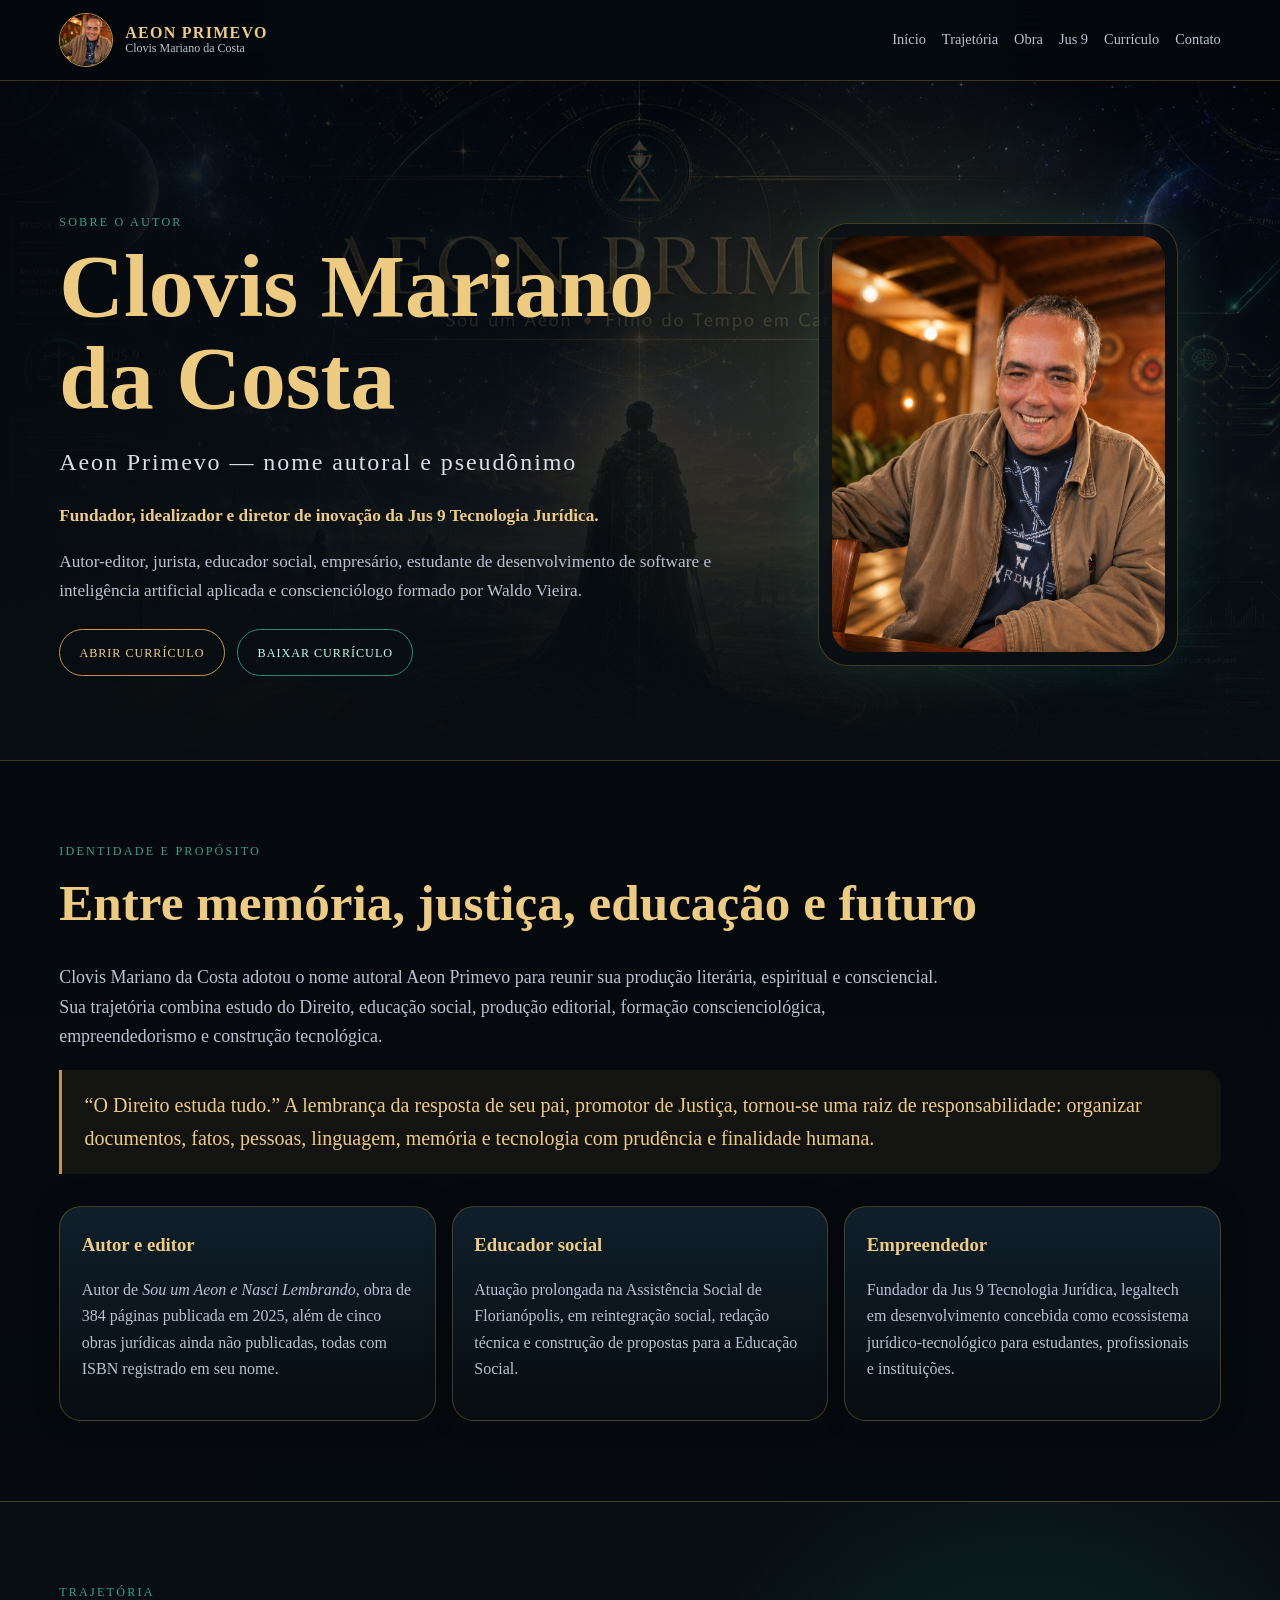
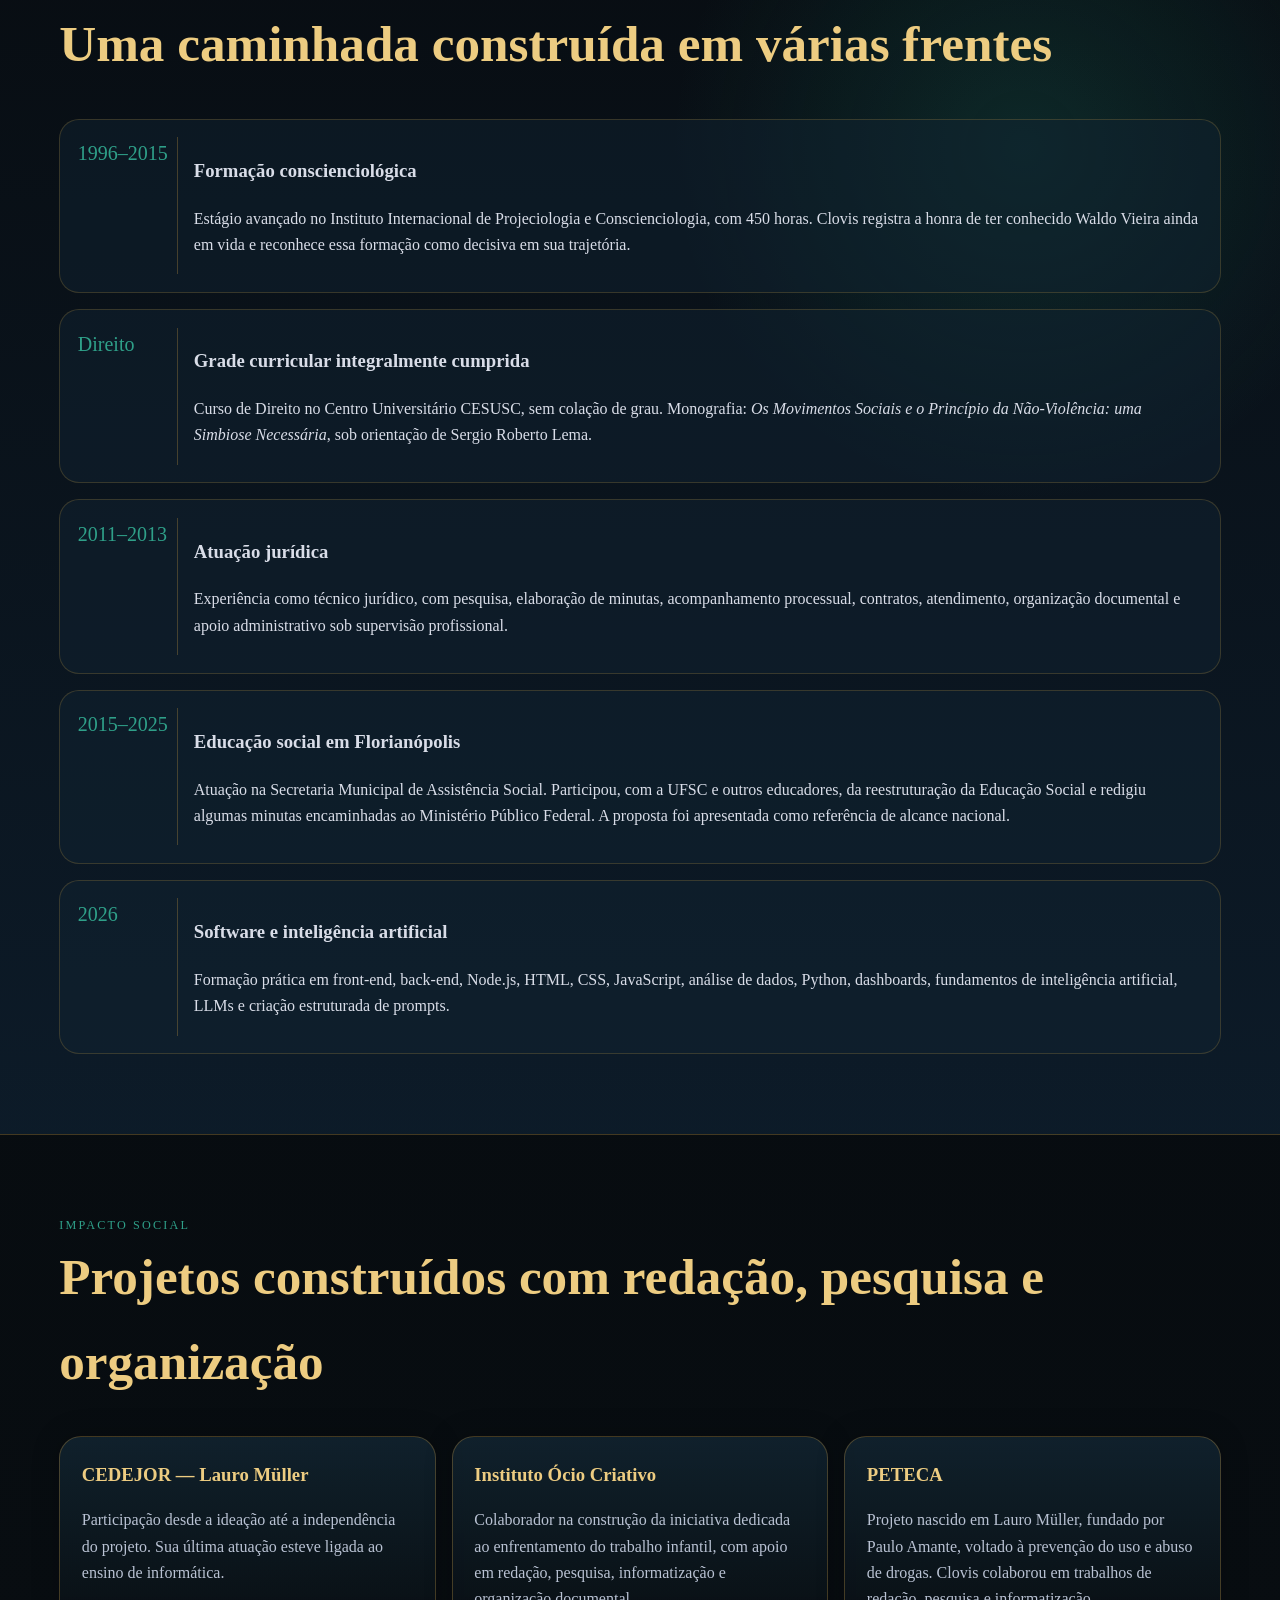
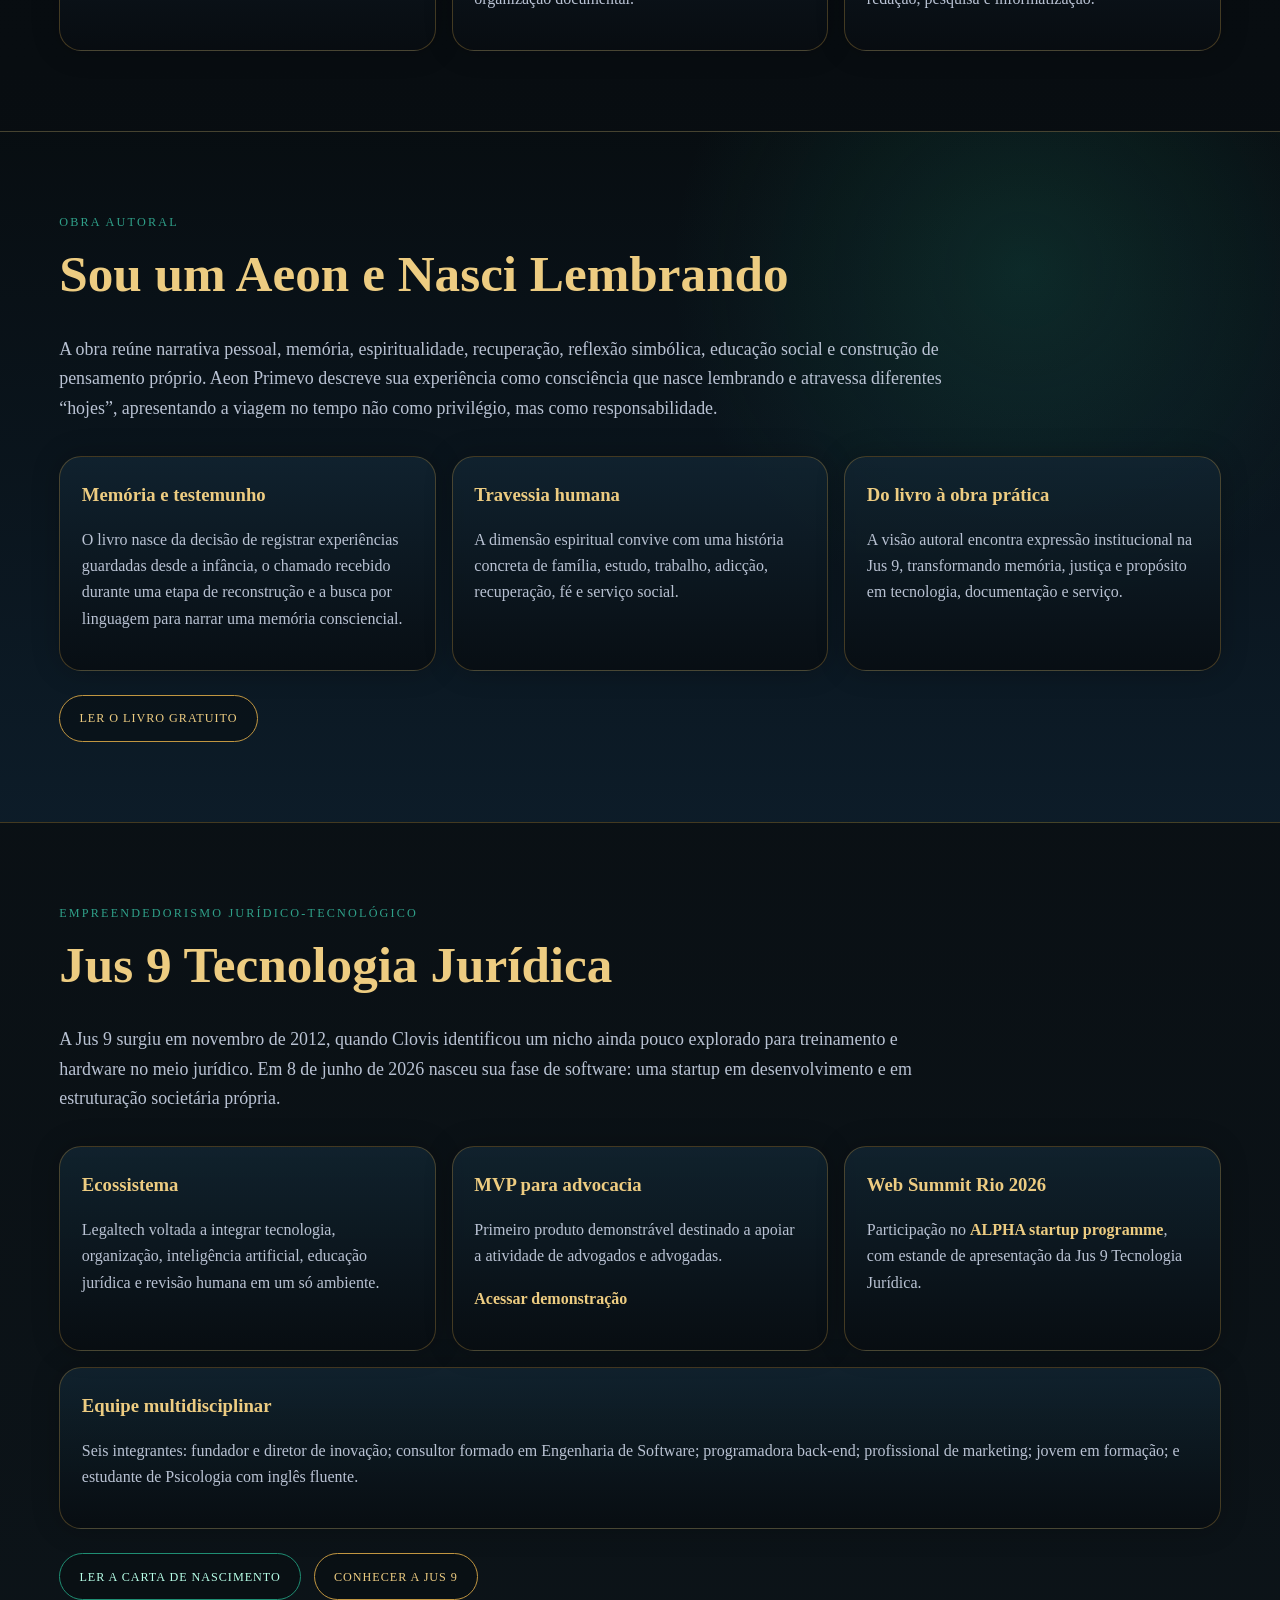
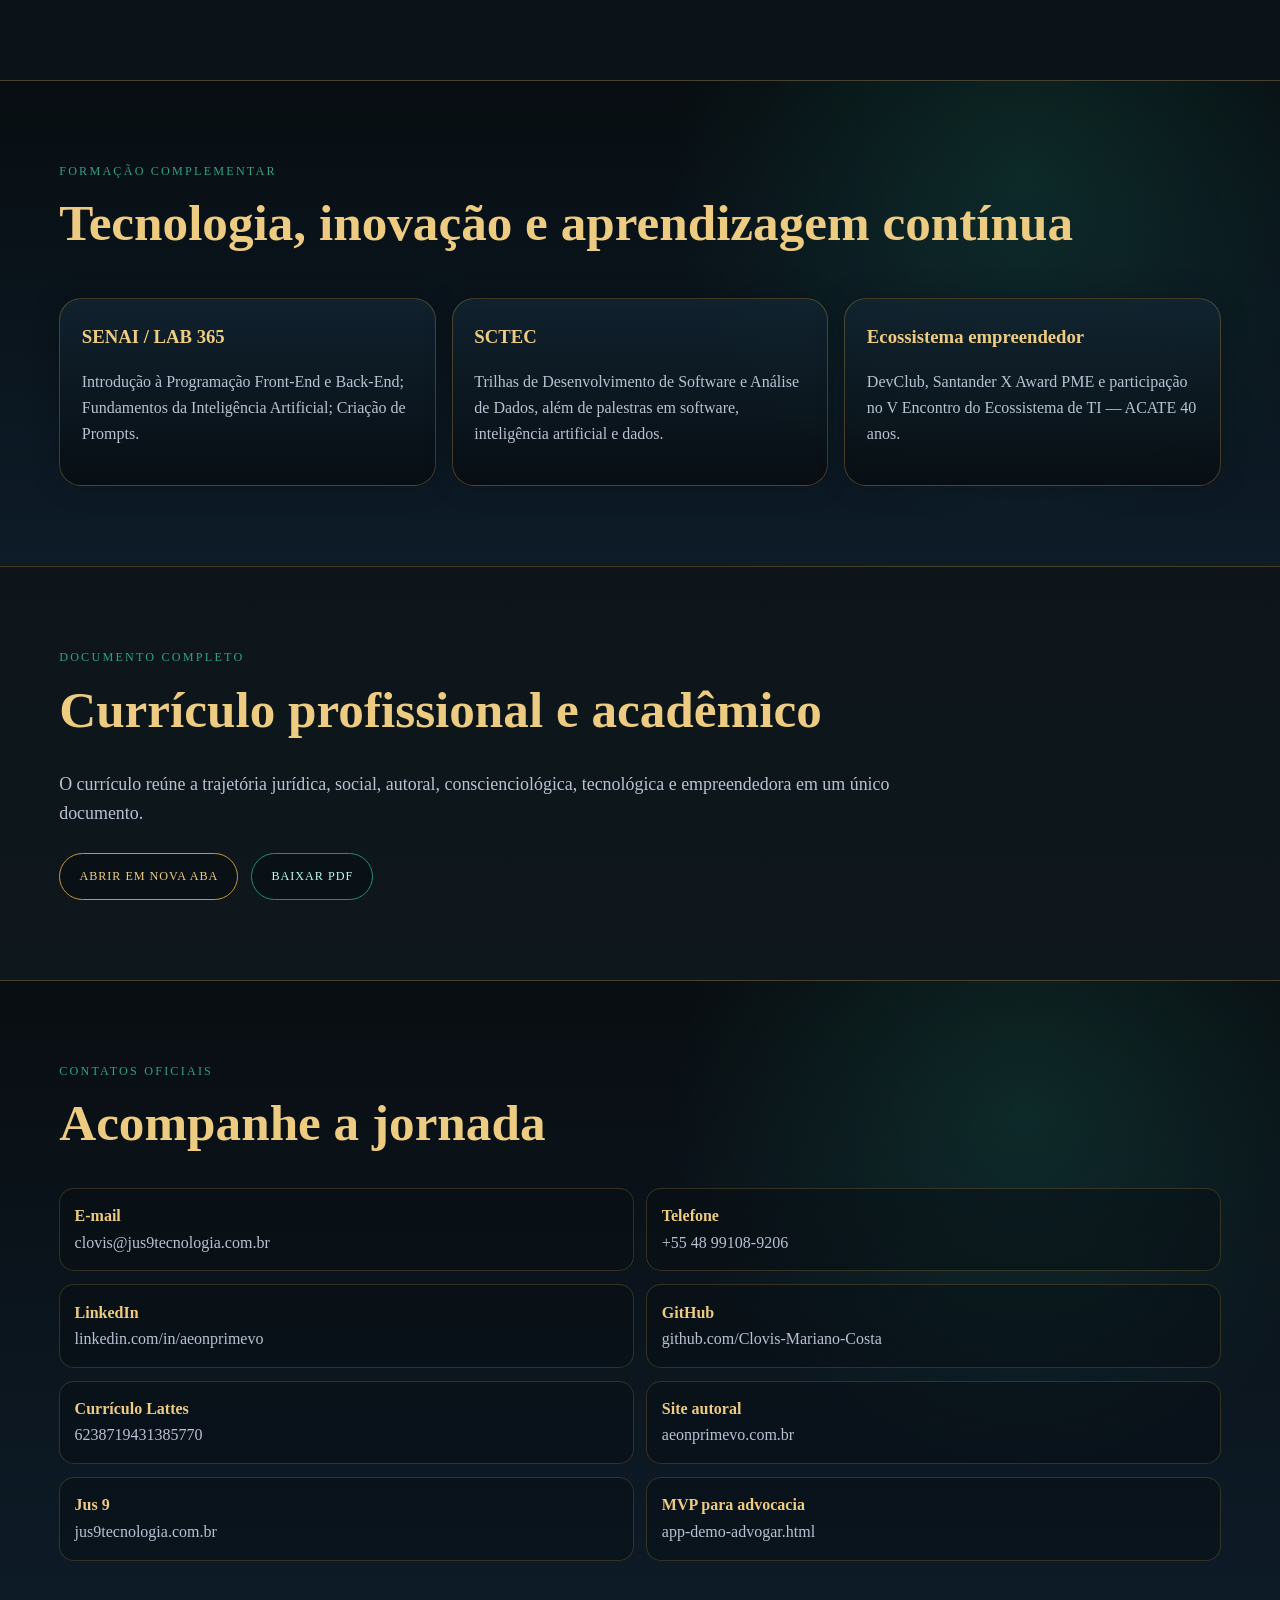
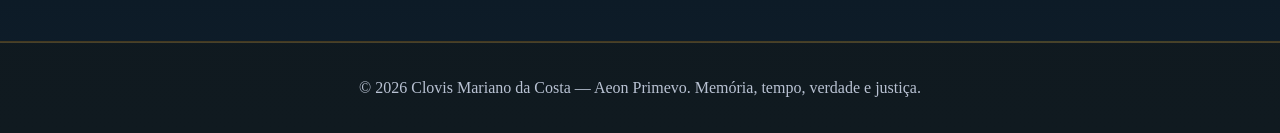
==== sobre-o-autor/index.html @ 81b23e36 "feat: criar pagina completa Sobre o Autor" ====
<!DOCTYPE html>
<html lang="pt-BR">
<head>
  <meta charset="UTF-8">
  <meta name="viewport" content="width=device-width,initial-scale=1">
  <title>Sobre o Autor | Clovis Mariano da Costa — Aeon Primevo</title>
  <meta name="description" content="Trajetória autoral, jurídica, social, conscienciológica, empreendedora e tecnológica de Clovis Mariano da Costa, nome autoral Aeon Primevo.">
  <link rel="icon" href="../assets/images/favicon.ico">
  <link rel="stylesheet" href="styles.css">
</head>
<body>
<header class="site-header">
  <div class="header-inner">
    <a class="brand" href="../" aria-label="Voltar ao início">
      <img src="../assets/images/foto-clovis.png" alt="Clovis Mariano da Costa">
      <span class="brand-copy"><strong>Aeon Primevo</strong><span>Clovis Mariano da Costa</span></span>
    </a>
    <button class="menu-toggle" aria-expanded="false" aria-label="Abrir menu">Menu</button>
    <nav aria-label="Navegação principal">
      <a href="../">Início</a>
      <a href="#trajetoria">Trajetória</a>
      <a href="#obra">Obra</a>
      <a href="#jus9">Jus 9</a>
      <a href="#curriculo">Currículo</a>
      <a href="#contato">Contato</a>
    </nav>
  </div>
</header>

<main>
  <section class="hero">
    <div class="hero-inner">
      <div>
        <div class="eyebrow">Sobre o Autor</div>
        <h1>Clovis Mariano da Costa</h1>
        <h2>Aeon Primevo — nome autoral e pseudônimo</h2>
        <p><strong>Fundador, idealizador e diretor de inovação da Jus 9 Tecnologia Jurídica.</strong></p>
        <p>Autor-editor, jurista, educador social, empresário, estudante de desenvolvimento de software e inteligência artificial aplicada e conscienciólogo formado por Waldo Vieira.</p>
        <div class="actions">
          <a class="btn" href="assets/Curriculo_Clovis_Mariano_da_Costa.pdf" target="_blank" rel="noopener">Abrir currículo</a>
          <a class="btn alt" href="assets/Curriculo_Clovis_Mariano_da_Costa.pdf" download>Baixar currículo</a>
        </div>
      </div>
      <figure class="portrait"><img src="../assets/images/foto-clovis.png" alt="Retrato de Clovis Mariano da Costa, Aeon Primevo"></figure>
    </div>
  </section>

  <section class="wrap" id="essencia">
    <div class="eyebrow">Identidade e propósito</div>
    <h2 class="section-title">Entre memória, justiça, educação e futuro</h2>
    <p class="lead">Clovis Mariano da Costa adotou o nome autoral Aeon Primevo para reunir sua produção literária, espiritual e consciencial. Sua trajetória combina estudo do Direito, educação social, produção editorial, formação conscienciológica, empreendedorismo e construção tecnológica.</p>
    <div class="quote">“O Direito estuda tudo.” A lembrança da resposta de seu pai, promotor de Justiça, tornou-se uma raiz de responsabilidade: organizar documentos, fatos, pessoas, linguagem, memória e tecnologia com prudência e finalidade humana.</div>
    <div class="grid">
      <article class="card"><h3>Autor e editor</h3><p>Autor de <em>Sou um Aeon e Nasci Lembrando</em>, obra de 384 páginas publicada em 2025, além de cinco obras jurídicas ainda não publicadas, todas com ISBN registrado em seu nome.</p></article>
      <article class="card"><h3>Educador social</h3><p>Atuação prolongada na Assistência Social de Florianópolis, em reintegração social, redação técnica e construção de propostas para a Educação Social.</p></article>
      <article class="card"><h3>Empreendedor</h3><p>Fundador da Jus 9 Tecnologia Jurídica, legaltech em desenvolvimento concebida como ecossistema jurídico-tecnológico para estudantes, profissionais e instituições.</p></article>
    </div>
  </section>

  <section class="band" id="trajetoria">
    <div class="wrap">
      <div class="eyebrow">Trajetória</div>
      <h2 class="section-title">Uma caminhada construída em várias frentes</h2>
      <div class="timeline">
        <article class="step"><div class="year">1996–2015</div><div><h3>Formação conscienciológica</h3><p>Estágio avançado no Instituto Internacional de Projeciologia e Conscienciologia, com 450 horas. Clovis registra a honra de ter conhecido Waldo Vieira ainda em vida e reconhece essa formação como decisiva em sua trajetória.</p></div></article>
        <article class="step"><div class="year">Direito</div><div><h3>Grade curricular integralmente cumprida</h3><p>Curso de Direito no Centro Universitário CESUSC, sem colação de grau. Monografia: <em>Os Movimentos Sociais e o Princípio da Não-Violência: uma Simbiose Necessária</em>, sob orientação de Sergio Roberto Lema.</p></div></article>
        <article class="step"><div class="year">2011–2013</div><div><h3>Atuação jurídica</h3><p>Experiência como técnico jurídico, com pesquisa, elaboração de minutas, acompanhamento processual, contratos, atendimento, organização documental e apoio administrativo sob supervisão profissional.</p></div></article>
        <article class="step"><div class="year">2015–2025</div><div><h3>Educação social em Florianópolis</h3><p>Atuação na Secretaria Municipal de Assistência Social. Participou, com a UFSC e outros educadores, da reestruturação da Educação Social e redigiu algumas minutas encaminhadas ao Ministério Público Federal. A proposta foi apresentada como referência de alcance nacional.</p></div></article>
        <article class="step"><div class="year">2026</div><div><h3>Software e inteligência artificial</h3><p>Formação prática em front-end, back-end, Node.js, HTML, CSS, JavaScript, análise de dados, Python, dashboards, fundamentos de inteligência artificial, LLMs e criação estruturada de prompts.</p></div></article>
      </div>
    </div>
  </section>

  <section class="wrap" id="social">
    <div class="eyebrow">Impacto social</div>
    <h2 class="section-title">Projetos construídos com redação, pesquisa e organização</h2>
    <div class="grid">
      <article class="card"><h3>CEDEJOR — Lauro Müller</h3><p>Participação desde a ideação até a independência do projeto. Sua última atuação esteve ligada ao ensino de informática.</p></article>
      <article class="card"><h3>Instituto Ócio Criativo</h3><p>Colaborador na construção da iniciativa dedicada ao enfrentamento do trabalho infantil, com apoio em redação, pesquisa, informatização e organização documental.</p></article>
      <article class="card"><h3>PETECA</h3><p>Projeto nascido em Lauro Müller, fundado por Paulo Amante, voltado à prevenção do uso e abuso de drogas. Clovis colaborou em trabalhos de redação, pesquisa e informatização.</p></article>
    </div>
  </section>

  <section class="band" id="obra">
    <div class="wrap">
      <div class="eyebrow">Obra autoral</div>
      <h2 class="section-title">Sou um Aeon e Nasci Lembrando</h2>
      <p class="lead">A obra reúne narrativa pessoal, memória, espiritualidade, recuperação, reflexão simbólica, educação social e construção de pensamento próprio. Aeon Primevo descreve sua experiência como consciência que nasce lembrando e atravessa diferentes “hojes”, apresentando a viagem no tempo não como privilégio, mas como responsabilidade.</p>
      <div class="grid">
        <article class="card"><h3>Memória e testemunho</h3><p>O livro nasce da decisão de registrar experiências guardadas desde a infância, o chamado recebido durante uma etapa de reconstrução e a busca por linguagem para narrar uma memória consciencial.</p></article>
        <article class="card"><h3>Travessia humana</h3><p>A dimensão espiritual convive com uma história concreta de família, estudo, trabalho, adicção, recuperação, fé e serviço social.</p></article>
        <article class="card"><h3>Do livro à obra prática</h3><p>A visão autoral encontra expressão institucional na Jus 9, transformando memória, justiça e propósito em tecnologia, documentação e serviço.</p></article>
      </div>
      <div class="actions"><a class="btn" href="https://livros.jus9tecnologia.com.br/sou-um-aeon-e-nasci-lembrando" target="_blank" rel="noopener">Ler o livro gratuito</a></div>
    </div>
  </section>

  <section class="wrap" id="jus9">
    <div class="eyebrow">Empreendedorismo jurídico-tecnológico</div>
    <h2 class="section-title">Jus 9 Tecnologia Jurídica</h2>
    <p class="lead">A Jus 9 surgiu em novembro de 2012, quando Clovis identificou um nicho ainda pouco explorado para treinamento e hardware no meio jurídico. Em 8 de junho de 2026 nasceu sua fase de software: uma startup em desenvolvimento e em estruturação societária própria.</p>
    <div class="grid">
      <article class="card"><h3>Ecossistema</h3><p>Legaltech voltada a integrar tecnologia, organização, inteligência artificial, educação jurídica e revisão humana em um só ambiente.</p></article>
      <article class="card"><h3>MVP para advocacia</h3><p>Primeiro produto demonstrável destinado a apoiar a atividade de advogados e advogadas.</p><p><a href="https://jus9tecnologia.com.br/app-demo-advogar.html" target="_blank" rel="noopener"><strong>Acessar demonstração</strong></a></p></article>
      <article class="card"><h3>Web Summit Rio 2026</h3><p>Participação no <strong>ALPHA startup programme</strong>, com estande de apresentação da Jus 9 Tecnologia Jurídica.</p></article>
    </div>
    <div class="panel" style="margin-top:1rem"><h3>Equipe multidisciplinar</h3><p>Seis integrantes: fundador e diretor de inovação; consultor formado em Engenharia de Software; programadora back-end; profissional de marketing; jovem em formação; e estudante de Psicologia com inglês fluente.</p></div>
    <div class="actions"><a class="btn alt" href="https://carta.jus9tecnologia.com.br/" target="_blank" rel="noopener">Ler a carta de nascimento</a><a class="btn" href="https://jus9tecnologia.com.br/" target="_blank" rel="noopener">Conhecer a Jus 9</a></div>
  </section>

  <section class="band" id="formacao">
    <div class="wrap">
      <div class="eyebrow">Formação complementar</div>
      <h2 class="section-title">Tecnologia, inovação e aprendizagem contínua</h2>
      <div class="grid">
        <article class="card"><h3>SENAI / LAB 365</h3><p>Introdução à Programação Front-End e Back-End; Fundamentos da Inteligência Artificial; Criação de Prompts.</p></article>
        <article class="card"><h3>SCTEC</h3><p>Trilhas de Desenvolvimento de Software e Análise de Dados, além de palestras em software, inteligência artificial e dados.</p></article>
        <article class="card"><h3>Ecossistema empreendedor</h3><p>DevClub, Santander X Award PME e participação no V Encontro do Ecossistema de TI — ACATE 40 anos.</p></article>
      </div>
    </div>
  </section>

  <section class="wrap" id="curriculo">
    <div class="eyebrow">Documento completo</div>
    <h2 class="section-title">Currículo profissional e acadêmico</h2>
    <p class="lead">O currículo reúne a trajetória jurídica, social, autoral, conscienciológica, tecnológica e empreendedora em um único documento.</p>
    <div class="actions"><a class="btn" href="assets/Curriculo_Clovis_Mariano_da_Costa.pdf" target="_blank" rel="noopener">Abrir em nova aba</a><a class="btn alt" href="assets/Curriculo_Clovis_Mariano_da_Costa.pdf" download>Baixar PDF</a></div>
  </section>

  <section class="band" id="contato">
    <div class="wrap">
      <div class="eyebrow">Contatos oficiais</div>
      <h2 class="section-title">Acompanhe a jornada</h2>
      <div class="links">
        <a href="mailto:clovis@jus9tecnologia.com.br"><strong>E-mail</strong>clovis@jus9tecnologia.com.br</a>
        <a href="tel:+5548991089206"><strong>Telefone</strong>+55 48 99108-9206</a>
        <a href="https://www.linkedin.com/in/aeonprimevo" target="_blank" rel="noopener"><strong>LinkedIn</strong>linkedin.com/in/aeonprimevo</a>
        <a href="https://github.com/Clovis-Mariano-Costa" target="_blank" rel="noopener"><strong>GitHub</strong>github.com/Clovis-Mariano-Costa</a>
        <a href="https://lattes.cnpq.br/6238719431385770" target="_blank" rel="noopener"><strong>Currículo Lattes</strong>6238719431385770</a>
        <a href="https://www.aeonprimevo.com.br/" target="_blank" rel="noopener"><strong>Site autoral</strong>aeonprimevo.com.br</a>
        <a href="https://jus9tecnologia.com.br/" target="_blank" rel="noopener"><strong>Jus 9</strong>jus9tecnologia.com.br</a>
        <a href="https://jus9tecnologia.com.br/app-demo-advogar.html" target="_blank" rel="noopener"><strong>MVP para advocacia</strong>app-demo-advogar.html</a>
      </div>
    </div>
  </section>
</main>

<footer>© <span data-year></span> Clovis Mariano da Costa — Aeon Primevo. Memória, tempo, verdade e justiça.</footer>
<script src="script.js"></script>
</body>
</html>
---- sobre-o-autor/styles.css ----
:root{--bg:#080d11;--deep:#122532;--blue:#295981;--blue-light:#3769aa;--cyan:#6ebfe3;--gold:#c19641;--gold-light:#edcc81;--emerald:#1f8e73;--emerald-light:#2fa089;--text:#d9dde8;--soft:#b9c2d3;--line:rgba(193,150,65,.32);--glass:rgba(8,13,17,.74)}*{box-sizing:border-box}html{scroll-behavior:smooth}body{margin:0;font-family:Georgia,"Times New Roman",serif;color:var(--text);background:radial-gradient(circle at top center,rgba(55,105,170,.18),transparent 34rem),linear-gradient(180deg,#04080d 0%,var(--bg) 50%,#101a20 100%);line-height:1.65}a{color:inherit;text-decoration:none}img{display:block;max-width:100%}strong{color:var(--gold-light)}.site-header{position:sticky;top:0;z-index:50;background:rgba(4,8,13,.92);border-bottom:1px solid var(--line);backdrop-filter:blur(18px)}.header-inner{max-width:1200px;margin:auto;padding:.8rem 1.2rem;display:flex;align-items:center;justify-content:space-between;gap:1rem}.brand{display:flex;align-items:center;gap:.75rem}.brand img{width:54px;height:54px;border:1px solid var(--gold);border-radius:50%;object-fit:cover}.brand-copy{display:flex;flex-direction:column;line-height:1.15}.brand-copy strong{letter-spacing:.08em;text-transform:uppercase}.brand-copy span{font-size:.75rem;color:var(--soft)}nav{display:flex;gap:1rem;align-items:center;color:var(--soft);font-size:.9rem}nav a:hover{color:var(--gold-light)}.menu-toggle{display:none;border:1px solid var(--gold);background:transparent;color:var(--gold-light);border-radius:999px;padding:.55rem .8rem}.hero{min-height:680px;display:grid;align-items:center;border-bottom:1px solid var(--line);position:relative;overflow:hidden}.hero:before{content:"";position:absolute;inset:0;background:linear-gradient(90deg,rgba(4,8,13,.94),rgba(4,8,13,.58)),url("../assets/images/hero-aeon-primevo.jpg") center/cover;z-index:-2}.hero:after{content:"";position:absolute;inset:0;background:radial-gradient(circle at 70% 45%,rgba(237,204,129,.18),transparent 22rem),linear-gradient(180deg,transparent,rgba(8,13,17,.97));z-index:-1}.hero-inner{max-width:1200px;margin:auto;padding:7rem 1.2rem 4rem;display:grid;grid-template-columns:1fr .65fr;gap:2rem;align-items:center}.eyebrow{color:var(--emerald-light);text-transform:uppercase;letter-spacing:.18em;font-size:.76rem}.hero h1{font-size:clamp(3rem,7vw,6rem);line-height:1.02;margin:.5rem 0;color:var(--gold-light)}.hero h2{font-weight:400;letter-spacing:.08em;color:var(--text)}.hero p{color:var(--soft);font-size:1.08rem;max-width:760px}.portrait{max-width:360px;margin:auto;border:1px solid var(--line);border-radius:30px;padding:.8rem;background:var(--glass);box-shadow:0 0 50px rgba(31,142,115,.18)}.portrait img{border-radius:24px;aspect-ratio:4/5;object-fit:cover}.actions{display:flex;flex-wrap:wrap;gap:.8rem;margin-top:1.5rem}.btn{display:inline-flex;justify-content:center;align-items:center;border:1px solid var(--gold);border-radius:999px;padding:.78rem 1.2rem;text-transform:uppercase;letter-spacing:.08em;font-size:.76rem;color:var(--gold-light);background:rgba(8,13,17,.55);transition:.2s}.btn:hover{transform:translateY(-2px);background:rgba(193,150,65,.12)}.btn.alt{border-color:var(--emerald);color:#b7ffe8}.wrap{max-width:1200px;margin:auto;padding:5rem 1.2rem}.section-title{font-size:clamp(2rem,4vw,3.2rem);color:var(--gold-light);margin:0 0 .8rem}.lead{max-width:900px;color:var(--soft);font-size:1.12rem}.grid{display:grid;grid-template-columns:repeat(3,1fr);gap:1rem;margin-top:2rem}.card,.panel{border:1px solid var(--line);border-radius:22px;padding:1.35rem;background:linear-gradient(180deg,rgba(18,37,50,.82),rgba(8,13,17,.86));box-shadow:0 0 28px rgba(0,0,0,.24)}.card h3,.panel h3{margin:.1rem 0 .6rem;color:var(--gold-light)}.card p,.panel p,.panel li{color:var(--soft)}.timeline{display:grid;gap:1rem;margin-top:2rem}.step{display:grid;grid-template-columns:100px 1fr;gap:1rem;border:1px solid rgba(193,150,65,.24);border-radius:20px;padding:1.1rem;background:rgba(18,37,50,.48)}.year{color:var(--emerald-light);font-size:1.25rem;border-right:1px solid var(--line)}.quote{border-left:3px solid var(--gold);padding:1.2rem 1.4rem;background:rgba(193,150,65,.07);border-radius:0 18px 18px 0;color:var(--gold-light);font-size:1.25rem}.band{max-width:none;border-top:1px solid var(--line);border-bottom:1px solid var(--line);background:radial-gradient(circle at 80% 20%,rgba(31,142,115,.2),transparent 22rem),linear-gradient(180deg,rgba(8,13,17,.96),rgba(13,28,41,.96))}.links{display:grid;grid-template-columns:repeat(2,1fr);gap:.8rem;margin-top:1.4rem}.links a{border:1px solid rgba(193,150,65,.24);border-radius:15px;padding:.9rem;color:var(--soft);background:rgba(8,13,17,.42);overflow-wrap:anywhere}.links a strong{display:block}footer{border-top:1px solid var(--line);text-align:center;color:var(--soft);padding:2rem 1rem}@media(max-width:900px){.hero-inner{grid-template-columns:1fr}.portrait{max-width:300px}.grid{grid-template-columns:1fr 1fr}nav{display:none;position:absolute;top:74px;right:1rem;left:1rem;flex-direction:column;align-items:stretch;padding:1rem;background:#080d11;border:1px solid var(--line);border-radius:18px}nav.open{display:flex}.menu-toggle{display:inline-flex}}@media(max-width:620px){.grid,.links{grid-template-columns:1fr}.step{grid-template-columns:1fr}.year{border-right:0;border-bottom:1px solid var(--line);padding-bottom:.5rem}.hero h1{font-size:3rem}.wrap{padding:4rem 1rem}}
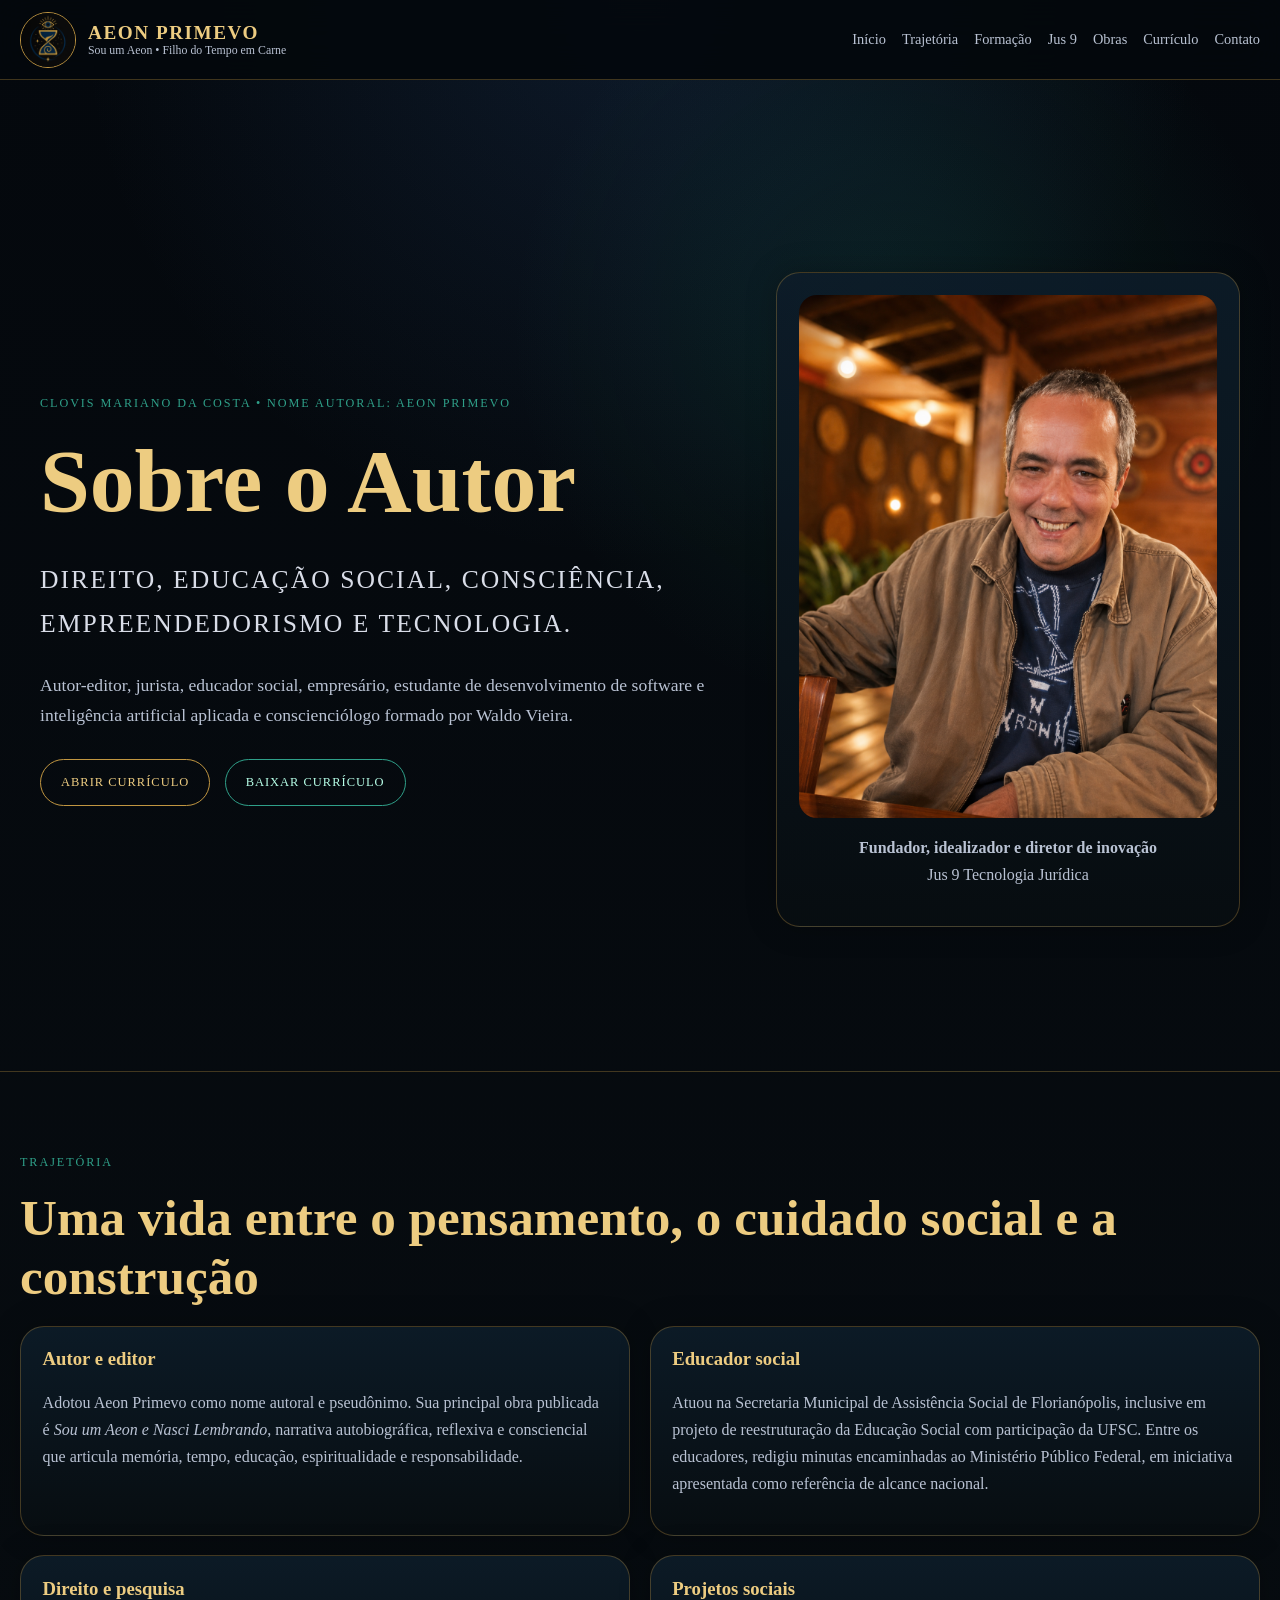
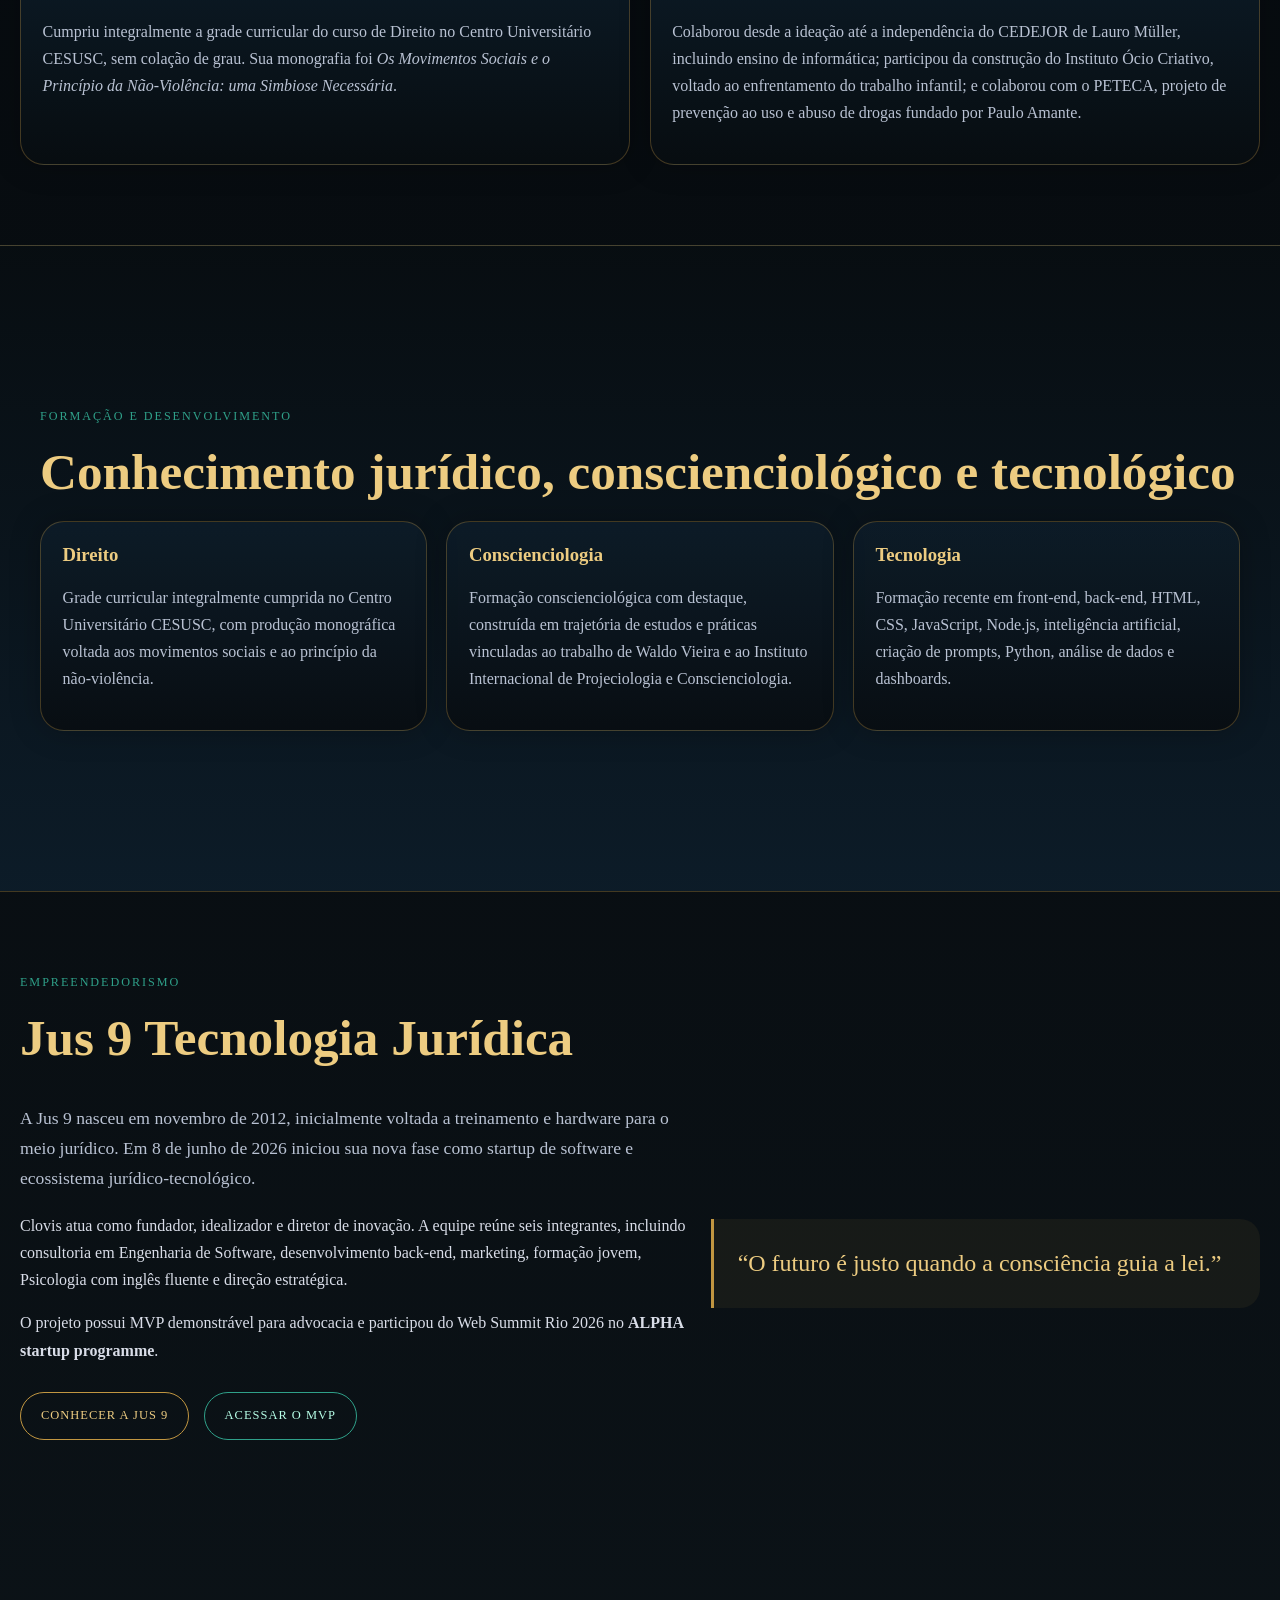
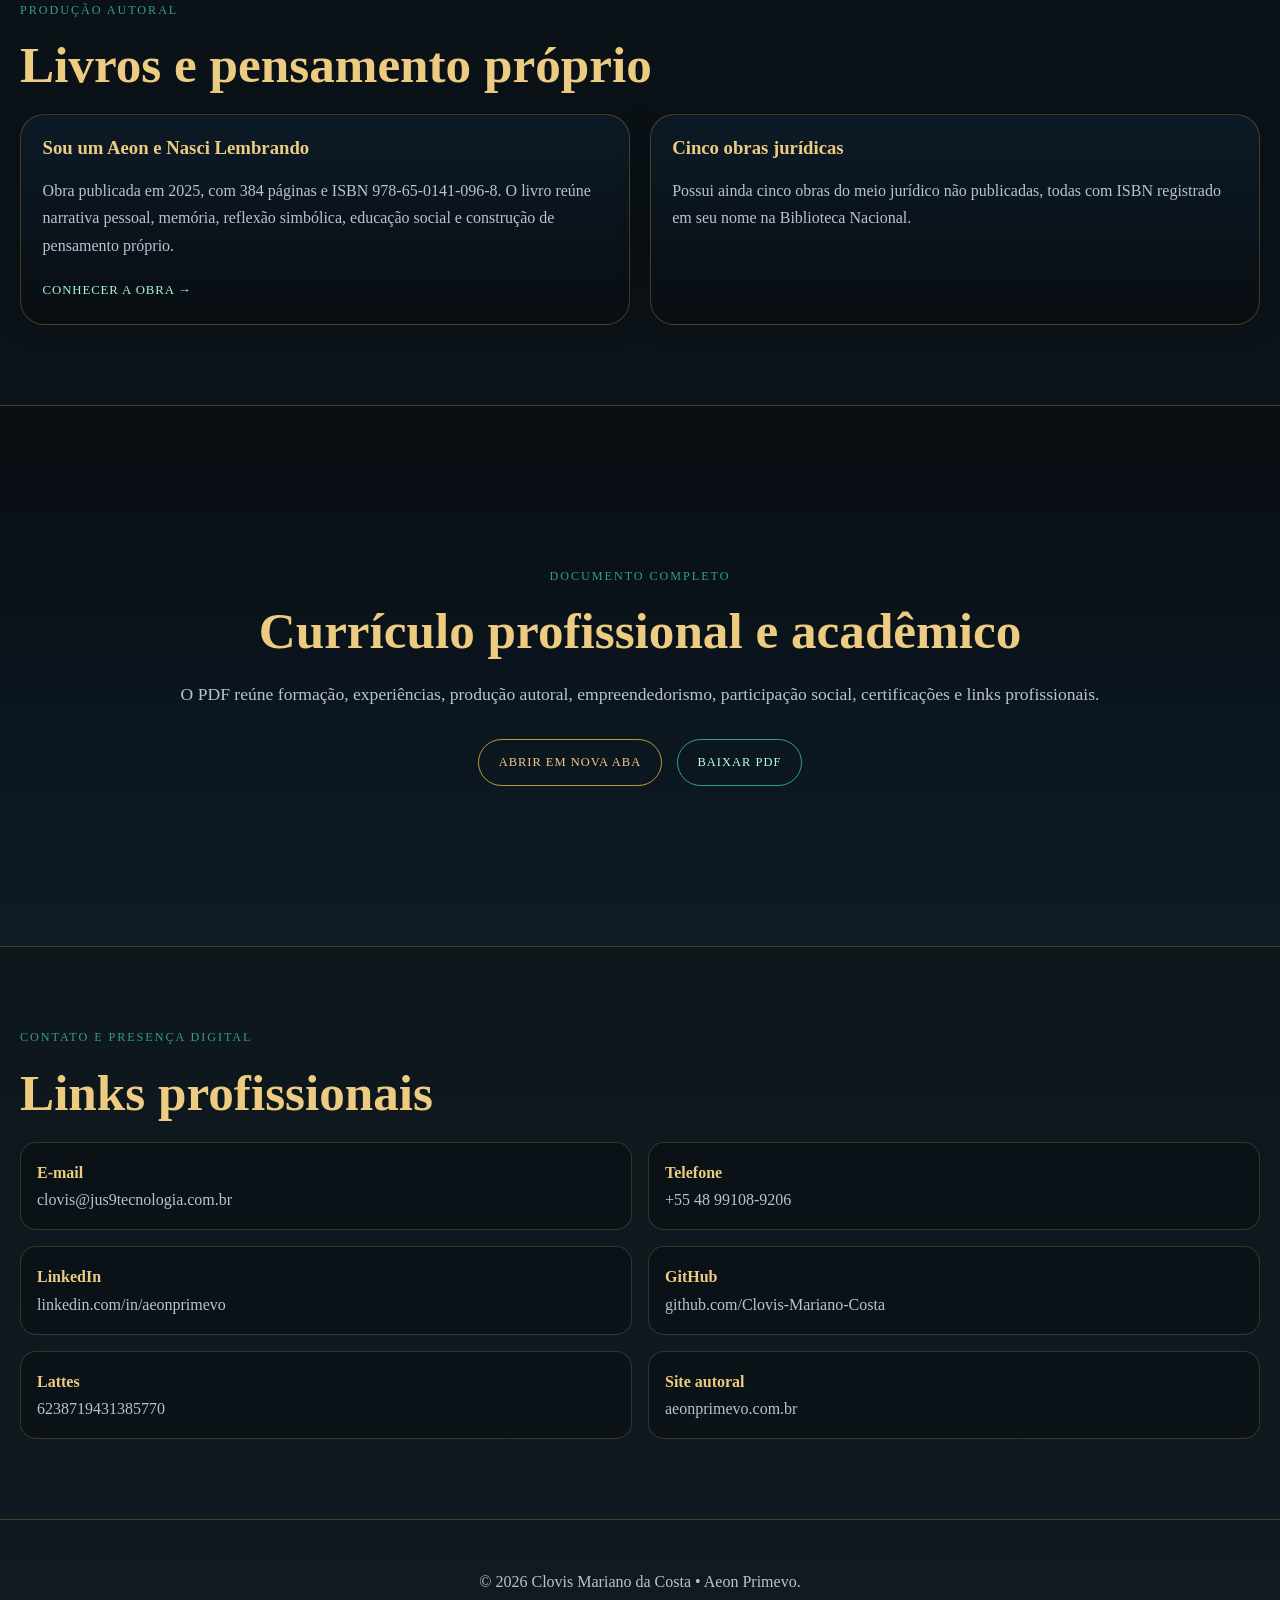
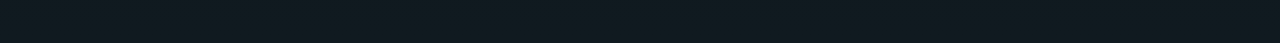
==== commit 5bb2f51d: "Curriculum Clovis Mariano da Costa Curriculum Clovis Mariano da Costa" ====
--- a/sobre-o-autor/index.html
+++ b/sobre-o-autor/index.html
@@ -1,151 +1,153 @@
 <!DOCTYPE html>
 <html lang="pt-BR">
 <head>
-  <meta charset="UTF-8">
-  <meta name="viewport" content="width=device-width,initial-scale=1">
-  <title>Sobre o Autor | Clovis Mariano da Costa — Aeon Primevo</title>
-  <meta name="description" content="Trajetória autoral, jurídica, social, conscienciológica, empreendedora e tecnológica de Clovis Mariano da Costa, nome autoral Aeon Primevo.">
-  <link rel="icon" href="../assets/images/favicon.ico">
-  <link rel="stylesheet" href="styles.css">
+  <meta charset="UTF-8" />
+  <meta name="viewport" content="width=device-width, initial-scale=1.0" />
+  <meta name="description" content="Sobre Clovis Mariano da Costa, nome autoral Aeon Primevo: autor-editor, jurista, educador social, empresário, conscienciólogo e fundador da Jus 9 Tecnologia Jurídica." />
+  <title>Sobre o Autor | Aeon Primevo</title>
+  <link rel="icon" type="image/x-icon" href="../assets/images/favicon.ico" />
+  <link rel="stylesheet" href="styles.css" />
 </head>
 <body>
-<header class="site-header">
-  <div class="header-inner">
-    <a class="brand" href="../" aria-label="Voltar ao início">
-      <img src="../assets/images/foto-clovis.png" alt="Clovis Mariano da Costa">
-      <span class="brand-copy"><strong>Aeon Primevo</strong><span>Clovis Mariano da Costa</span></span>
-    </a>
-    <button class="menu-toggle" aria-expanded="false" aria-label="Abrir menu">Menu</button>
-    <nav aria-label="Navegação principal">
-      <a href="../">Início</a>
-      <a href="#trajetoria">Trajetória</a>
-      <a href="#obra">Obra</a>
-      <a href="#jus9">Jus 9</a>
-      <a href="#curriculo">Currículo</a>
-      <a href="#contato">Contato</a>
-    </nav>
-  </div>
-</header>
+  <header class="site-header">
+    <div class="header-inner">
+      <a class="brand" href="../index.html" aria-label="Voltar ao site Aeon Primevo">
+        <div class="brand-mark"><img src="../assets/images/logo-aeon-editora.png" alt="Logo Aeon Primevo" /></div>
+        <div class="brand-title">
+          <strong>Aeon Primevo</strong>
+          <span>Sou um Aeon • Filho do Tempo em Carne</span>
+        </div>
+      </a>
+      <button class="menu-toggle" aria-label="Abrir menu" aria-expanded="false">☰</button>
+      <nav aria-label="Navegação principal">
+        <a href="../index.html">Início</a>
+        <a href="#trajetoria">Trajetória</a>
+        <a href="#formacao">Formação</a>
+        <a href="#jus9">Jus 9</a>
+        <a href="#obras">Obras</a>
+        <a href="#curriculo">Currículo</a>
+        <a href="#contato">Contato</a>
+      </nav>
+    </div>
+  </header>
 
-<main>
-  <section class="hero">
-    <div class="hero-inner">
-      <div>
-        <div class="eyebrow">Sobre o Autor</div>
-        <h1>Clovis Mariano da Costa</h1>
-        <h2>Aeon Primevo — nome autoral e pseudônimo</h2>
-        <p><strong>Fundador, idealizador e diretor de inovação da Jus 9 Tecnologia Jurídica.</strong></p>
-        <p>Autor-editor, jurista, educador social, empresário, estudante de desenvolvimento de software e inteligência artificial aplicada e conscienciólogo formado por Waldo Vieira.</p>
-        <div class="actions">
-          <a class="btn" href="assets/Curriculo_Clovis_Mariano_da_Costa.pdf" target="_blank" rel="noopener">Abrir currículo</a>
-          <a class="btn alt" href="assets/Curriculo_Clovis_Mariano_da_Costa.pdf" download>Baixar currículo</a>
+  <main>
+    <section class="hero" id="inicio">
+      <div class="hero-inner">
+        <div>
+          <div class="eyebrow">Clovis Mariano da Costa • Nome autoral: Aeon Primevo</div>
+          <h1>Sobre o Autor</h1>
+          <p class="subtitle">Direito, educação social, consciência, empreendedorismo e tecnologia.</p>
+          <p class="hero-text">Autor-editor, jurista, educador social, empresário, estudante de desenvolvimento de software e inteligência artificial aplicada e conscienciólogo formado por Waldo Vieira.</p>
+          <div class="hero-actions">
+            <a class="btn" href="assets/Curriculo_Clovis_Mariano_da_Costa.pdf" target="_blank" rel="noopener">Abrir currículo</a>
+            <a class="btn-secondary" href="assets/Curriculo_Clovis_Mariano_da_Costa.pdf" download>Baixar currículo</a>
+          </div>
+        </div>
+        <div class="portrait-card">
+          <img src="../assets/images/foto-clovis.png" alt="Clovis Mariano da Costa, Aeon Primevo" />
+          <p><strong>Fundador, idealizador e diretor de inovação</strong><br />Jus 9 Tecnologia Jurídica</p>
         </div>
       </div>
-      <figure class="portrait"><img src="../assets/images/foto-clovis.png" alt="Retrato de Clovis Mariano da Costa, Aeon Primevo"></figure>
-    </div>
-  </section>
+    </section>
 
-  <section class="wrap" id="essencia">
-    <div class="eyebrow">Identidade e propósito</div>
-    <h2 class="section-title">Entre memória, justiça, educação e futuro</h2>
-    <p class="lead">Clovis Mariano da Costa adotou o nome autoral Aeon Primevo para reunir sua produção literária, espiritual e consciencial. Sua trajetória combina estudo do Direito, educação social, produção editorial, formação conscienciológica, empreendedorismo e construção tecnológica.</p>
-    <div class="quote">“O Direito estuda tudo.” A lembrança da resposta de seu pai, promotor de Justiça, tornou-se uma raiz de responsabilidade: organizar documentos, fatos, pessoas, linguagem, memória e tecnologia com prudência e finalidade humana.</div>
-    <div class="grid">
-      <article class="card"><h3>Autor e editor</h3><p>Autor de <em>Sou um Aeon e Nasci Lembrando</em>, obra de 384 páginas publicada em 2025, além de cinco obras jurídicas ainda não publicadas, todas com ISBN registrado em seu nome.</p></article>
-      <article class="card"><h3>Educador social</h3><p>Atuação prolongada na Assistência Social de Florianópolis, em reintegração social, redação técnica e construção de propostas para a Educação Social.</p></article>
-      <article class="card"><h3>Empreendedor</h3><p>Fundador da Jus 9 Tecnologia Jurídica, legaltech em desenvolvimento concebida como ecossistema jurídico-tecnológico para estudantes, profissionais e instituições.</p></article>
-    </div>
-  </section>
+    <section id="trajetoria">
+      <div class="eyebrow">Trajetória</div>
+      <h2 class="section-title">Uma vida entre o pensamento, o cuidado social e a construção</h2>
+      <div class="grid-2">
+        <article class="panel">
+          <h3>Autor e editor</h3>
+          <p>Adotou Aeon Primevo como nome autoral e pseudônimo. Sua principal obra publicada é <em>Sou um Aeon e Nasci Lembrando</em>, narrativa autobiográfica, reflexiva e consciencial que articula memória, tempo, educação, espiritualidade e responsabilidade.</p>
+        </article>
+        <article class="panel">
+          <h3>Educador social</h3>
+          <p>Atuou na Secretaria Municipal de Assistência Social de Florianópolis, inclusive em projeto de reestruturação da Educação Social com participação da UFSC. Entre os educadores, redigiu minutas encaminhadas ao Ministério Público Federal, em iniciativa apresentada como referência de alcance nacional.</p>
+        </article>
+        <article class="panel">
+          <h3>Direito e pesquisa</h3>
+          <p>Cumpriu integralmente a grade curricular do curso de Direito no Centro Universitário CESUSC, sem colação de grau. Sua monografia foi <em>Os Movimentos Sociais e o Princípio da Não-Violência: uma Simbiose Necessária</em>.</p>
+        </article>
+        <article class="panel">
+          <h3>Projetos sociais</h3>
+          <p>Colaborou desde a ideação até a independência do CEDEJOR de Lauro Müller, incluindo ensino de informática; participou da construção do Instituto Ócio Criativo, voltado ao enfrentamento do trabalho infantil; e colaborou com o PETECA, projeto de prevenção ao uso e abuso de drogas fundado por Paulo Amante.</p>
+        </article>
+      </div>
+    </section>
 
-  <section class="band" id="trajetoria">
-    <div class="wrap">
-      <div class="eyebrow">Trajetória</div>
-      <h2 class="section-title">Uma caminhada construída em várias frentes</h2>
-      <div class="timeline">
-        <article class="step"><div class="year">1996–2015</div><div><h3>Formação conscienciológica</h3><p>Estágio avançado no Instituto Internacional de Projeciologia e Conscienciologia, com 450 horas. Clovis registra a honra de ter conhecido Waldo Vieira ainda em vida e reconhece essa formação como decisiva em sua trajetória.</p></div></article>
-        <article class="step"><div class="year">Direito</div><div><h3>Grade curricular integralmente cumprida</h3><p>Curso de Direito no Centro Universitário CESUSC, sem colação de grau. Monografia: <em>Os Movimentos Sociais e o Princípio da Não-Violência: uma Simbiose Necessária</em>, sob orientação de Sergio Roberto Lema.</p></div></article>
-        <article class="step"><div class="year">2011–2013</div><div><h3>Atuação jurídica</h3><p>Experiência como técnico jurídico, com pesquisa, elaboração de minutas, acompanhamento processual, contratos, atendimento, organização documental e apoio administrativo sob supervisão profissional.</p></div></article>
-        <article class="step"><div class="year">2015–2025</div><div><h3>Educação social em Florianópolis</h3><p>Atuação na Secretaria Municipal de Assistência Social. Participou, com a UFSC e outros educadores, da reestruturação da Educação Social e redigiu algumas minutas encaminhadas ao Ministério Público Federal. A proposta foi apresentada como referência de alcance nacional.</p></div></article>
-        <article class="step"><div class="year">2026</div><div><h3>Software e inteligência artificial</h3><p>Formação prática em front-end, back-end, Node.js, HTML, CSS, JavaScript, análise de dados, Python, dashboards, fundamentos de inteligência artificial, LLMs e criação estruturada de prompts.</p></div></article>
+    <section id="formacao" class="band">
+      <div class="inner">
+        <div class="eyebrow">Formação e desenvolvimento</div>
+        <h2 class="section-title">Conhecimento jurídico, conscienciológico e tecnológico</h2>
+        <div class="grid-3">
+          <article class="panel"><h3>Direito</h3><p>Grade curricular integralmente cumprida no Centro Universitário CESUSC, com produção monográfica voltada aos movimentos sociais e ao princípio da não-violência.</p></article>
+          <article class="panel"><h3>Conscienciologia</h3><p>Formação conscienciológica com destaque, construída em trajetória de estudos e práticas vinculadas ao trabalho de Waldo Vieira e ao Instituto Internacional de Projeciologia e Conscienciologia.</p></article>
+          <article class="panel"><h3>Tecnologia</h3><p>Formação recente em front-end, back-end, HTML, CSS, JavaScript, Node.js, inteligência artificial, criação de prompts, Python, análise de dados e dashboards.</p></article>
+        </div>
       </div>
-    </div>
-  </section>
+    </section>
 
-  <section class="wrap" id="social">
-    <div class="eyebrow">Impacto social</div>
-    <h2 class="section-title">Projetos construídos com redação, pesquisa e organização</h2>
-    <div class="grid">
-      <article class="card"><h3>CEDEJOR — Lauro Müller</h3><p>Participação desde a ideação até a independência do projeto. Sua última atuação esteve ligada ao ensino de informática.</p></article>
-      <article class="card"><h3>Instituto Ócio Criativo</h3><p>Colaborador na construção da iniciativa dedicada ao enfrentamento do trabalho infantil, com apoio em redação, pesquisa, informatização e organização documental.</p></article>
-      <article class="card"><h3>PETECA</h3><p>Projeto nascido em Lauro Müller, fundado por Paulo Amante, voltado à prevenção do uso e abuso de drogas. Clovis colaborou em trabalhos de redação, pesquisa e informatização.</p></article>
-    </div>
-  </section>
+    <section id="jus9">
+      <div class="eyebrow">Empreendedorismo</div>
+      <h2 class="section-title">Jus 9 Tecnologia Jurídica</h2>
+      <div class="two-col">
+        <div>
+          <p class="section-lead">A Jus 9 nasceu em novembro de 2012, inicialmente voltada a treinamento e hardware para o meio jurídico. Em 8 de junho de 2026 iniciou sua nova fase como startup de software e ecossistema jurídico-tecnológico.</p>
+          <p>Clovis atua como fundador, idealizador e diretor de inovação. A equipe reúne seis integrantes, incluindo consultoria em Engenharia de Software, desenvolvimento back-end, marketing, formação jovem, Psicologia com inglês fluente e direção estratégica.</p>
+          <p>O projeto possui MVP demonstrável para advocacia e participou do Web Summit Rio 2026 no <strong>ALPHA startup programme</strong>.</p>
+          <div class="hero-actions">
+            <a class="btn" href="https://jus9tecnologia.com.br/" target="_blank" rel="noopener">Conhecer a Jus 9</a>
+            <a class="btn-secondary" href="https://jus9tecnologia.com.br/app-demo-advogar.html" target="_blank" rel="noopener">Acessar o MVP</a>
+          </div>
+        </div>
+        <div class="quote-box">“O futuro é justo quando a consciência guia a lei.”</div>
+      </div>
+    </section>
 
-  <section class="band" id="obra">
-    <div class="wrap">
-      <div class="eyebrow">Obra autoral</div>
-      <h2 class="section-title">Sou um Aeon e Nasci Lembrando</h2>
-      <p class="lead">A obra reúne narrativa pessoal, memória, espiritualidade, recuperação, reflexão simbólica, educação social e construção de pensamento próprio. Aeon Primevo descreve sua experiência como consciência que nasce lembrando e atravessa diferentes “hojes”, apresentando a viagem no tempo não como privilégio, mas como responsabilidade.</p>
-      <div class="grid">
-        <article class="card"><h3>Memória e testemunho</h3><p>O livro nasce da decisão de registrar experiências guardadas desde a infância, o chamado recebido durante uma etapa de reconstrução e a busca por linguagem para narrar uma memória consciencial.</p></article>
-        <article class="card"><h3>Travessia humana</h3><p>A dimensão espiritual convive com uma história concreta de família, estudo, trabalho, adicção, recuperação, fé e serviço social.</p></article>
-        <article class="card"><h3>Do livro à obra prática</h3><p>A visão autoral encontra expressão institucional na Jus 9, transformando memória, justiça e propósito em tecnologia, documentação e serviço.</p></article>
+    <section id="obras">
+      <div class="eyebrow">Produção autoral</div>
+      <h2 class="section-title">Livros e pensamento próprio</h2>
+      <div class="grid-2">
+        <article class="panel">
+          <h3>Sou um Aeon e Nasci Lembrando</h3>
+          <p>Obra publicada em 2025, com 384 páginas e ISBN 978-65-0141-096-8. O livro reúne narrativa pessoal, memória, reflexão simbólica, educação social e construção de pensamento próprio.</p>
+          <a class="text-link" href="https://livros.jus9tecnologia.com.br/sou-um-aeon-e-nasci-lembrando" target="_blank" rel="noopener">Conhecer a obra →</a>
+        </article>
+        <article class="panel">
+          <h3>Cinco obras jurídicas</h3>
+          <p>Possui ainda cinco obras do meio jurídico não publicadas, todas com ISBN registrado em seu nome na Biblioteca Nacional.</p>
+        </article>
       </div>
-      <div class="actions"><a class="btn" href="https://livros.jus9tecnologia.com.br/sou-um-aeon-e-nasci-lembrando" target="_blank" rel="noopener">Ler o livro gratuito</a></div>
-    </div>
-  </section>
+    </section>
 
-  <section class="wrap" id="jus9">
-    <div class="eyebrow">Empreendedorismo jurídico-tecnológico</div>
-    <h2 class="section-title">Jus 9 Tecnologia Jurídica</h2>
-    <p class="lead">A Jus 9 surgiu em novembro de 2012, quando Clovis identificou um nicho ainda pouco explorado para treinamento e hardware no meio jurídico. Em 8 de junho de 2026 nasceu sua fase de software: uma startup em desenvolvimento e em estruturação societária própria.</p>
-    <div class="grid">
-      <article class="card"><h3>Ecossistema</h3><p>Legaltech voltada a integrar tecnologia, organização, inteligência artificial, educação jurídica e revisão humana em um só ambiente.</p></article>
-      <article class="card"><h3>MVP para advocacia</h3><p>Primeiro produto demonstrável destinado a apoiar a atividade de advogados e advogadas.</p><p><a href="https://jus9tecnologia.com.br/app-demo-advogar.html" target="_blank" rel="noopener"><strong>Acessar demonstração</strong></a></p></article>
-      <article class="card"><h3>Web Summit Rio 2026</h3><p>Participação no <strong>ALPHA startup programme</strong>, com estande de apresentação da Jus 9 Tecnologia Jurídica.</p></article>
-    </div>
-    <div class="panel" style="margin-top:1rem"><h3>Equipe multidisciplinar</h3><p>Seis integrantes: fundador e diretor de inovação; consultor formado em Engenharia de Software; programadora back-end; profissional de marketing; jovem em formação; e estudante de Psicologia com inglês fluente.</p></div>
-    <div class="actions"><a class="btn alt" href="https://carta.jus9tecnologia.com.br/" target="_blank" rel="noopener">Ler a carta de nascimento</a><a class="btn" href="https://jus9tecnologia.com.br/" target="_blank" rel="noopener">Conhecer a Jus 9</a></div>
-  </section>
+    <section id="curriculo" class="band">
+      <div class="inner center">
+        <div class="eyebrow">Documento completo</div>
+        <h2 class="section-title">Currículo profissional e acadêmico</h2>
+        <p class="section-lead centered">O PDF reúne formação, experiências, produção autoral, empreendedorismo, participação social, certificações e links profissionais.</p>
+        <div class="hero-actions center-actions">
+          <a class="btn" href="assets/Curriculo_Clovis_Mariano_da_Costa.pdf" target="_blank" rel="noopener">Abrir em nova aba</a>
+          <a class="btn-secondary" href="assets/Curriculo_Clovis_Mariano_da_Costa.pdf" download>Baixar PDF</a>
+        </div>
+      </div>
+    </section>
 
-  <section class="band" id="formacao">
-    <div class="wrap">
-      <div class="eyebrow">Formação complementar</div>
-      <h2 class="section-title">Tecnologia, inovação e aprendizagem contínua</h2>
-      <div class="grid">
-        <article class="card"><h3>SENAI / LAB 365</h3><p>Introdução à Programação Front-End e Back-End; Fundamentos da Inteligência Artificial; Criação de Prompts.</p></article>
-        <article class="card"><h3>SCTEC</h3><p>Trilhas de Desenvolvimento de Software e Análise de Dados, além de palestras em software, inteligência artificial e dados.</p></article>
-        <article class="card"><h3>Ecossistema empreendedor</h3><p>DevClub, Santander X Award PME e participação no V Encontro do Ecossistema de TI — ACATE 40 anos.</p></article>
+    <section id="contato">
+      <div class="eyebrow">Contato e presença digital</div>
+      <h2 class="section-title">Links profissionais</h2>
+      <div class="contact-grid">
+        <a href="mailto:clovis@jus9tecnologia.com.br"><strong>E-mail</strong><span>clovis@jus9tecnologia.com.br</span></a>
+        <a href="tel:+5548991089206"><strong>Telefone</strong><span>+55 48 99108-9206</span></a>
+        <a href="https://www.linkedin.com/in/aeonprimevo" target="_blank" rel="noopener"><strong>LinkedIn</strong><span>linkedin.com/in/aeonprimevo</span></a>
+        <a href="https://github.com/Clovis-Mariano-Costa" target="_blank" rel="noopener"><strong>GitHub</strong><span>github.com/Clovis-Mariano-Costa</span></a>
+        <a href="https://lattes.cnpq.br/6238719431385770" target="_blank" rel="noopener"><strong>Lattes</strong><span>6238719431385770</span></a>
+        <a href="https://www.aeonprimevo.com.br/" target="_blank" rel="noopener"><strong>Site autoral</strong><span>aeonprimevo.com.br</span></a>
       </div>
-    </div>
-  </section>
+    </section>
+  </main>
 
-  <section class="wrap" id="curriculo">
-    <div class="eyebrow">Documento completo</div>
-    <h2 class="section-title">Currículo profissional e acadêmico</h2>
-    <p class="lead">O currículo reúne a trajetória jurídica, social, autoral, conscienciológica, tecnológica e empreendedora em um único documento.</p>
-    <div class="actions"><a class="btn" href="assets/Curriculo_Clovis_Mariano_da_Costa.pdf" target="_blank" rel="noopener">Abrir em nova aba</a><a class="btn alt" href="assets/Curriculo_Clovis_Mariano_da_Costa.pdf" download>Baixar PDF</a></div>
-  </section>
-
-  <section class="band" id="contato">
-    <div class="wrap">
-      <div class="eyebrow">Contatos oficiais</div>
-      <h2 class="section-title">Acompanhe a jornada</h2>
-      <div class="links">
-        <a href="mailto:clovis@jus9tecnologia.com.br"><strong>E-mail</strong>clovis@jus9tecnologia.com.br</a>
-        <a href="tel:+5548991089206"><strong>Telefone</strong>+55 48 99108-9206</a>
-        <a href="https://www.linkedin.com/in/aeonprimevo" target="_blank" rel="noopener"><strong>LinkedIn</strong>linkedin.com/in/aeonprimevo</a>
-        <a href="https://github.com/Clovis-Mariano-Costa" target="_blank" rel="noopener"><strong>GitHub</strong>github.com/Clovis-Mariano-Costa</a>
-        <a href="https://lattes.cnpq.br/6238719431385770" target="_blank" rel="noopener"><strong>Currículo Lattes</strong>6238719431385770</a>
-        <a href="https://www.aeonprimevo.com.br/" target="_blank" rel="noopener"><strong>Site autoral</strong>aeonprimevo.com.br</a>
-        <a href="https://jus9tecnologia.com.br/" target="_blank" rel="noopener"><strong>Jus 9</strong>jus9tecnologia.com.br</a>
-        <a href="https://jus9tecnologia.com.br/app-demo-advogar.html" target="_blank" rel="noopener"><strong>MVP para advocacia</strong>app-demo-advogar.html</a>
-      </div>
-    </div>
-  </section>
-</main>
-
-<footer>© <span data-year></span> Clovis Mariano da Costa — Aeon Primevo. Memória, tempo, verdade e justiça.</footer>
-<script src="script.js"></script>
+  <footer>
+    <p>© <span id="year"></span> Clovis Mariano da Costa • Aeon Primevo.</p>
+  </footer>
+  <script src="script.js"></script>
 </body>
 </html>
--- a/sobre-o-autor/styles.css
+++ b/sobre-o-autor/styles.css
@@ -1 +1 @@
-:root{--bg:#080d11;--deep:#122532;--blue:#295981;--blue-light:#3769aa;--cyan:#6ebfe3;--gold:#c19641;--gold-light:#edcc81;--emerald:#1f8e73;--emerald-light:#2fa089;--text:#d9dde8;--soft:#b9c2d3;--line:rgba(193,150,65,.32);--glass:rgba(8,13,17,.74)}*{box-sizing:border-box}html{scroll-behavior:smooth}body{margin:0;font-family:Georgia,"Times New Roman",serif;color:var(--text);background:radial-gradient(circle at top center,rgba(55,105,170,.18),transparent 34rem),linear-gradient(180deg,#04080d 0%,var(--bg) 50%,#101a20 100%);line-height:1.65}a{color:inherit;text-decoration:none}img{display:block;max-width:100%}strong{color:var(--gold-light)}.site-header{position:sticky;top:0;z-index:50;background:rgba(4,8,13,.92);border-bottom:1px solid var(--line);backdrop-filter:blur(18px)}.header-inner{max-width:1200px;margin:auto;padding:.8rem 1.2rem;display:flex;align-items:center;justify-content:space-between;gap:1rem}.brand{display:flex;align-items:center;gap:.75rem}.brand img{width:54px;height:54px;border:1px solid var(--gold);border-radius:50%;object-fit:cover}.brand-copy{display:flex;flex-direction:column;line-height:1.15}.brand-copy strong{letter-spacing:.08em;text-transform:uppercase}.brand-copy span{font-size:.75rem;color:var(--soft)}nav{display:flex;gap:1rem;align-items:center;color:var(--soft);font-size:.9rem}nav a:hover{color:var(--gold-light)}.menu-toggle{display:none;border:1px solid var(--gold);background:transparent;color:var(--gold-light);border-radius:999px;padding:.55rem .8rem}.hero{min-height:680px;display:grid;align-items:center;border-bottom:1px solid var(--line);position:relative;overflow:hidden}.hero:before{content:"";position:absolute;inset:0;background:linear-gradient(90deg,rgba(4,8,13,.94),rgba(4,8,13,.58)),url("../assets/images/hero-aeon-primevo.jpg") center/cover;z-index:-2}.hero:after{content:"";position:absolute;inset:0;background:radial-gradient(circle at 70% 45%,rgba(237,204,129,.18),transparent 22rem),linear-gradient(180deg,transparent,rgba(8,13,17,.97));z-index:-1}.hero-inner{max-width:1200px;margin:auto;padding:7rem 1.2rem 4rem;display:grid;grid-template-columns:1fr .65fr;gap:2rem;align-items:center}.eyebrow{color:var(--emerald-light);text-transform:uppercase;letter-spacing:.18em;font-size:.76rem}.hero h1{font-size:clamp(3rem,7vw,6rem);line-height:1.02;margin:.5rem 0;color:var(--gold-light)}.hero h2{font-weight:400;letter-spacing:.08em;color:var(--text)}.hero p{color:var(--soft);font-size:1.08rem;max-width:760px}.portrait{max-width:360px;margin:auto;border:1px solid var(--line);border-radius:30px;padding:.8rem;background:var(--glass);box-shadow:0 0 50px rgba(31,142,115,.18)}.portrait img{border-radius:24px;aspect-ratio:4/5;object-fit:cover}.actions{display:flex;flex-wrap:wrap;gap:.8rem;margin-top:1.5rem}.btn{display:inline-flex;justify-content:center;align-items:center;border:1px solid var(--gold);border-radius:999px;padding:.78rem 1.2rem;text-transform:uppercase;letter-spacing:.08em;font-size:.76rem;color:var(--gold-light);background:rgba(8,13,17,.55);transition:.2s}.btn:hover{transform:translateY(-2px);background:rgba(193,150,65,.12)}.btn.alt{border-color:var(--emerald);color:#b7ffe8}.wrap{max-width:1200px;margin:auto;padding:5rem 1.2rem}.section-title{font-size:clamp(2rem,4vw,3.2rem);color:var(--gold-light);margin:0 0 .8rem}.lead{max-width:900px;color:var(--soft);font-size:1.12rem}.grid{display:grid;grid-template-columns:repeat(3,1fr);gap:1rem;margin-top:2rem}.card,.panel{border:1px solid var(--line);border-radius:22px;padding:1.35rem;background:linear-gradient(180deg,rgba(18,37,50,.82),rgba(8,13,17,.86));box-shadow:0 0 28px rgba(0,0,0,.24)}.card h3,.panel h3{margin:.1rem 0 .6rem;color:var(--gold-light)}.card p,.panel p,.panel li{color:var(--soft)}.timeline{display:grid;gap:1rem;margin-top:2rem}.step{display:grid;grid-template-columns:100px 1fr;gap:1rem;border:1px solid rgba(193,150,65,.24);border-radius:20px;padding:1.1rem;background:rgba(18,37,50,.48)}.year{color:var(--emerald-light);font-size:1.25rem;border-right:1px solid var(--line)}.quote{border-left:3px solid var(--gold);padding:1.2rem 1.4rem;background:rgba(193,150,65,.07);border-radius:0 18px 18px 0;color:var(--gold-light);font-size:1.25rem}.band{max-width:none;border-top:1px solid var(--line);border-bottom:1px solid var(--line);background:radial-gradient(circle at 80% 20%,rgba(31,142,115,.2),transparent 22rem),linear-gradient(180deg,rgba(8,13,17,.96),rgba(13,28,41,.96))}.links{display:grid;grid-template-columns:repeat(2,1fr);gap:.8rem;margin-top:1.4rem}.links a{border:1px solid rgba(193,150,65,.24);border-radius:15px;padding:.9rem;color:var(--soft);background:rgba(8,13,17,.42);overflow-wrap:anywhere}.links a strong{display:block}footer{border-top:1px solid var(--line);text-align:center;color:var(--soft);padding:2rem 1rem}@media(max-width:900px){.hero-inner{grid-template-columns:1fr}.portrait{max-width:300px}.grid{grid-template-columns:1fr 1fr}nav{display:none;position:absolute;top:74px;right:1rem;left:1rem;flex-direction:column;align-items:stretch;padding:1rem;background:#080d11;border:1px solid var(--line);border-radius:18px}nav.open{display:flex}.menu-toggle{display:inline-flex}}@media(max-width:620px){.grid,.links{grid-template-columns:1fr}.step{grid-template-columns:1fr}.year{border-right:0;border-bottom:1px solid var(--line);padding-bottom:.5rem}.hero h1{font-size:3rem}.wrap{padding:4rem 1rem}}+:root{--bg-main:#080D11;--bg-deep:#122532;--bg-alt:#284050;--blue:#295981;--blue-light:#3769AA;--cyan:#6EBFE3;--gold:#C19641;--gold-light:#EDCC81;--emerald:#1F8E73;--emerald-light:#2FA089;--text:#D9DDE8;--soft:#B9C2D3;--line:rgba(193,150,65,.32)}*{box-sizing:border-box}html{scroll-behavior:smooth}body{margin:0;font-family:Georgia,"Times New Roman",serif;color:var(--text);background:radial-gradient(circle at top center,rgba(55,105,170,.18),transparent 35rem),linear-gradient(180deg,#04080d 0%,#080D11 45%,#101a20 100%);line-height:1.7}a{color:inherit;text-decoration:none}img{max-width:100%;display:block}.site-header{position:sticky;top:0;z-index:50;backdrop-filter:blur(18px);background:rgba(4,8,13,.92);border-bottom:1px solid var(--line)}.header-inner{max-width:1280px;margin:auto;padding:.72rem 1.25rem;display:flex;align-items:center;justify-content:space-between;gap:1rem}.brand{display:flex;align-items:center;gap:.75rem}.brand-mark{width:56px;height:56px;border:1px solid var(--gold);border-radius:50%;overflow:hidden;background:#081015}.brand-mark img{width:100%;height:100%;object-fit:cover}.brand-title{display:flex;flex-direction:column;line-height:1.15}.brand-title strong{color:var(--gold-light);font-size:1.2rem;letter-spacing:.08em;text-transform:uppercase}.brand-title span{font-size:.74rem;color:var(--soft)}nav{display:flex;gap:1rem;color:var(--soft);font-size:.9rem;align-items:center}nav a:hover{color:var(--gold-light)}.menu-toggle{display:none;background:none;border:1px solid var(--gold);color:var(--gold-light);border-radius:10px;padding:.5rem .7rem;font-size:1.2rem}.hero{min-height:720px;display:grid;align-items:center;border-bottom:1px solid var(--line);background:radial-gradient(circle at 70% 25%,rgba(31,142,115,.15),transparent 24rem)}.hero-inner{max-width:1280px;margin:auto;padding:7rem 1.25rem 4rem;display:grid;grid-template-columns:1.2fr .8fr;gap:2.5rem;align-items:center}.eyebrow{color:var(--emerald-light);text-transform:uppercase;letter-spacing:.16em;font-size:.76rem;margin-bottom:1rem}h1,h2,h3{line-height:1.15;margin-top:0}h1{font-size:clamp(3rem,7vw,6.2rem);color:var(--gold-light);margin-bottom:.8rem}.subtitle{font-size:clamp(1.15rem,2vw,1.75rem);letter-spacing:.08em;text-transform:uppercase}.hero-text,.section-lead{color:var(--soft);font-size:1.1rem}.hero-actions{display:flex;flex-wrap:wrap;gap:.9rem;margin-top:1.8rem}.btn,.btn-secondary{border:1px solid var(--gold);border-radius:999px;padding:.75rem 1.25rem;color:var(--gold-light);text-transform:uppercase;letter-spacing:.08em;font-size:.78rem;transition:.25s}.btn-secondary{border-color:var(--emerald-light);color:#b7ffe8}.btn:hover,.btn-secondary:hover{transform:translateY(-2px);background:rgba(193,150,65,.1)}.portrait-card,.panel{border:1px solid var(--line);border-radius:24px;background:linear-gradient(180deg,rgba(13,28,41,.9),rgba(8,13,17,.9));padding:1.35rem;box-shadow:0 0 30px rgba(0,0,0,.25)}.portrait-card img{border-radius:18px;aspect-ratio:4/5;object-fit:cover;width:100%}.portrait-card p{text-align:center;color:var(--soft)}section{max-width:1280px;margin:auto;padding:5rem 1.25rem}.section-title{font-size:clamp(2rem,4vw,3.4rem);color:var(--gold-light);margin-bottom:1.2rem}.grid-2,.grid-3,.two-col{display:grid;gap:1.2rem}.grid-2{grid-template-columns:repeat(2,1fr)}.grid-3{grid-template-columns:repeat(3,1fr)}.two-col{grid-template-columns:1.1fr .9fr;align-items:center}.panel h3{color:var(--gold-light)}.panel p{color:var(--soft)}.band{max-width:none;background:linear-gradient(180deg,rgba(8,13,17,.95),rgba(13,28,41,.95));border-top:1px solid var(--line);border-bottom:1px solid var(--line)}.inner{max-width:1280px;margin:auto;padding:5rem 1.25rem}.quote-box{border-left:3px solid var(--gold);background:rgba(193,150,65,.07);padding:1.5rem;border-radius:0 20px 20px 0;color:var(--gold-light);font-size:1.5rem}.text-link{color:#a7f4d8;text-transform:uppercase;font-size:.8rem;letter-spacing:.07em}.center{text-align:center}.centered{margin-left:auto;margin-right:auto}.center-actions{justify-content:center}.contact-grid{display:grid;grid-template-columns:repeat(2,1fr);gap:1rem}.contact-grid a{border:1px solid rgba(193,150,65,.25);border-radius:16px;padding:1rem;background:rgba(8,13,17,.45)}.contact-grid strong{display:block;color:var(--gold-light)}.contact-grid span{color:var(--soft);overflow-wrap:anywhere}footer{text-align:center;padding:2rem 1rem;border-top:1px solid var(--line);color:var(--soft)}@media(max-width:980px){.hero-inner,.two-col,.grid-3{grid-template-columns:1fr}.grid-2{grid-template-columns:1fr}.menu-toggle{display:block}nav{display:none;position:absolute;top:76px;left:0;right:0;flex-direction:column;align-items:stretch;background:rgba(4,8,13,.98);padding:1rem;border-bottom:1px solid var(--line)}nav.open{display:flex}.hero{min-height:auto}}@media(max-width:620px){.brand-title span{display:none}.contact-grid{grid-template-columns:1fr}h1{font-size:2.7rem}}
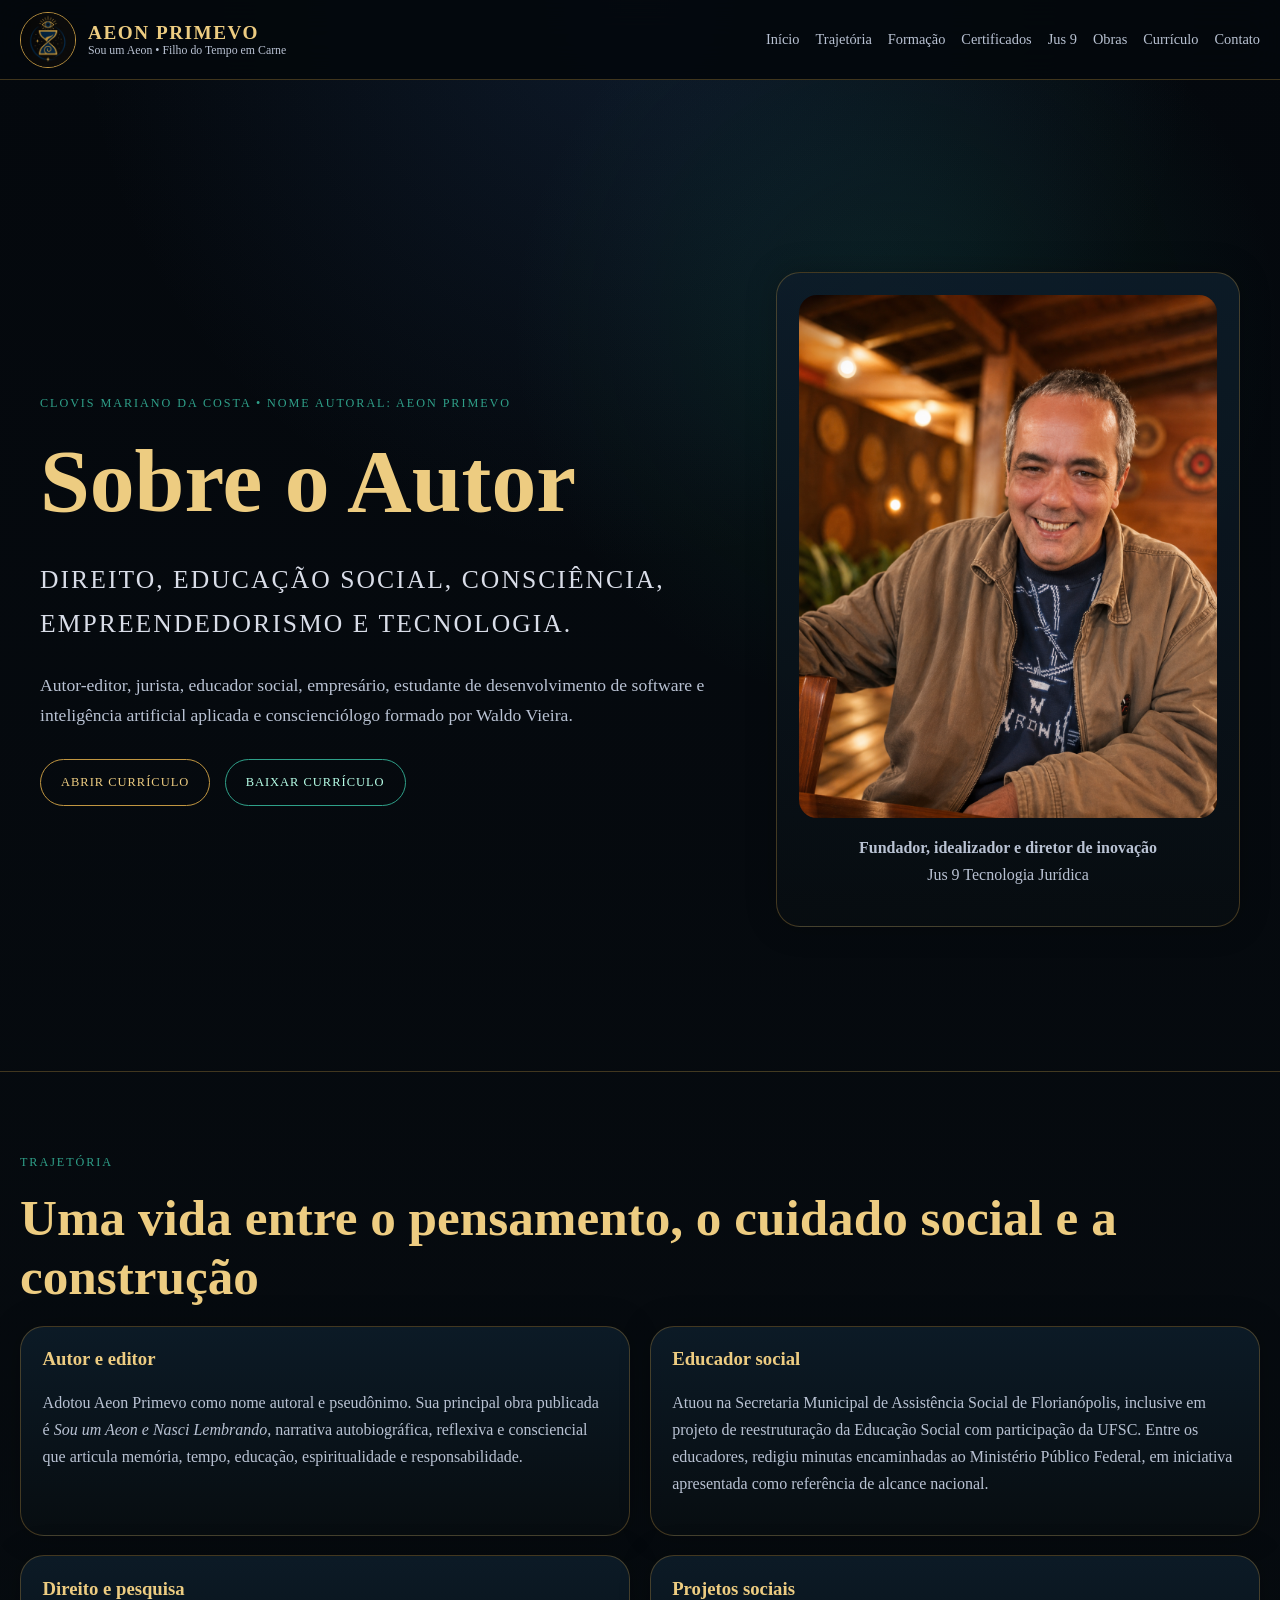
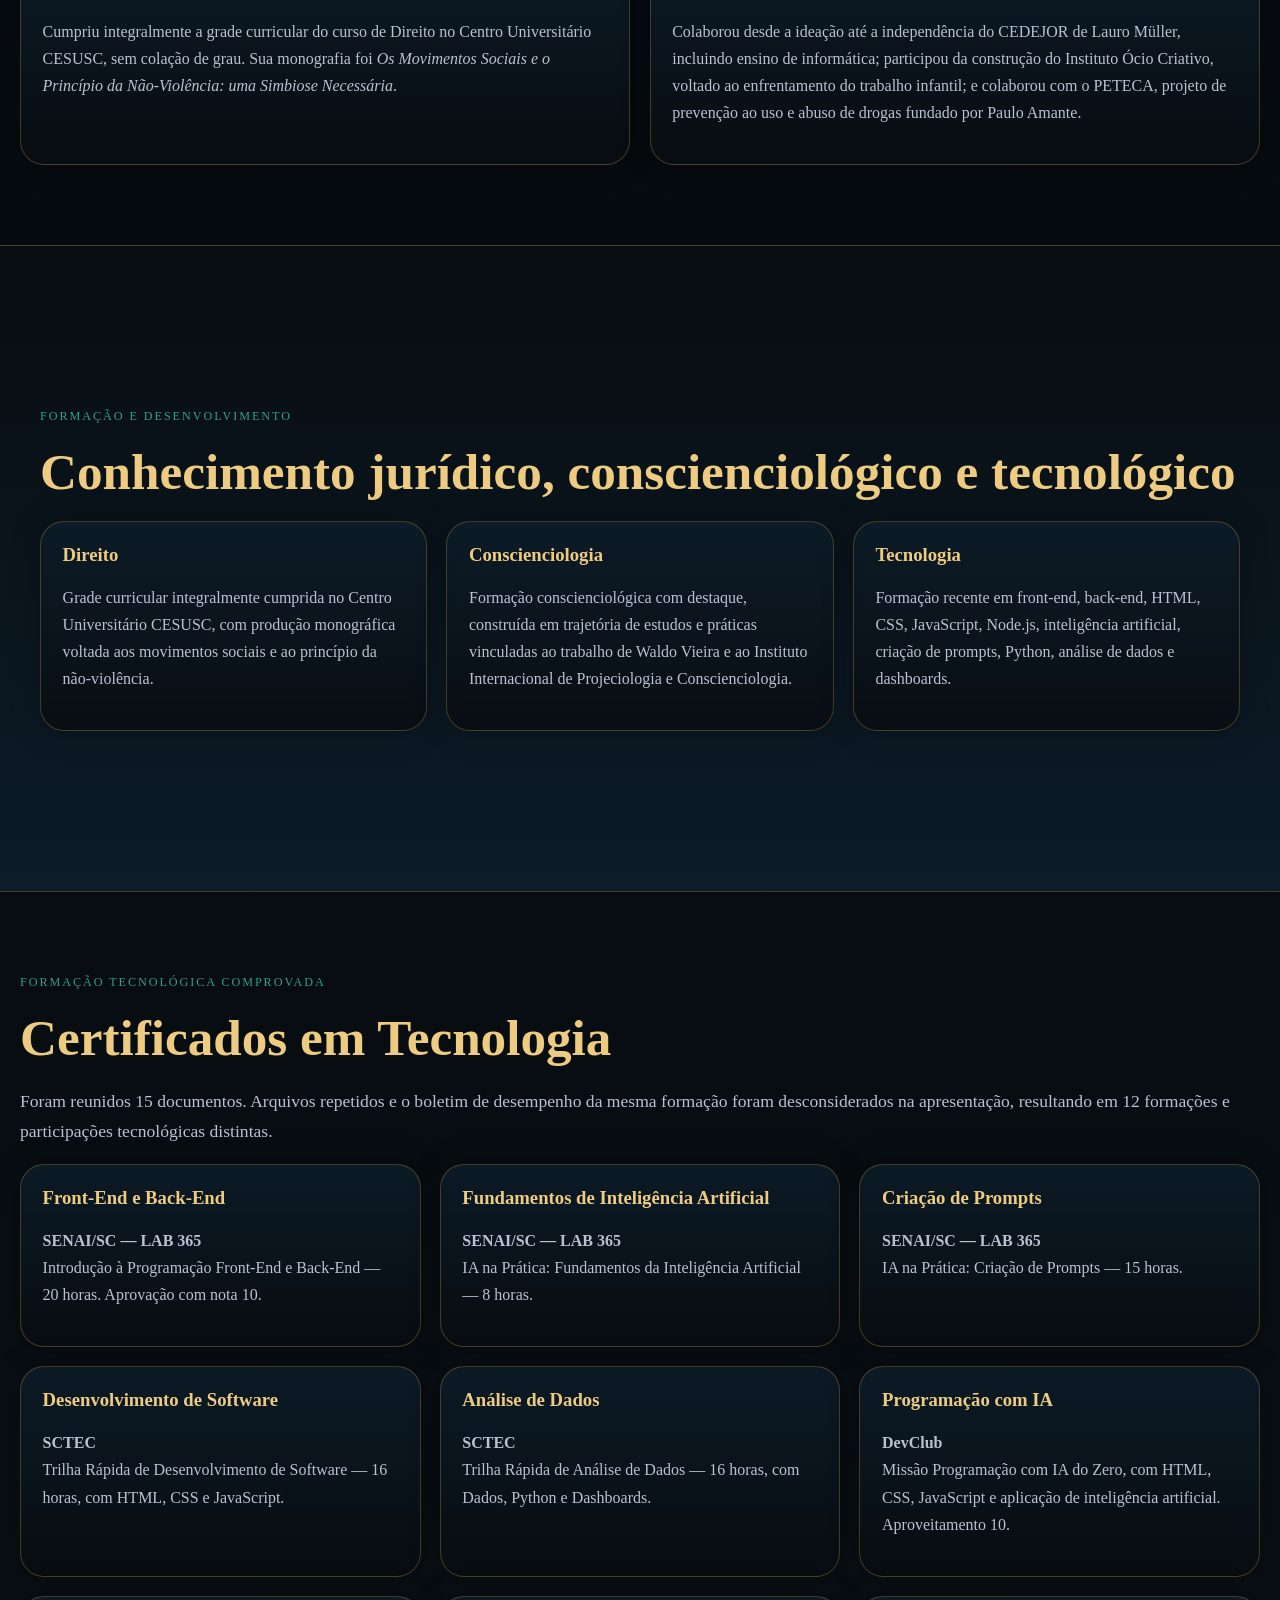
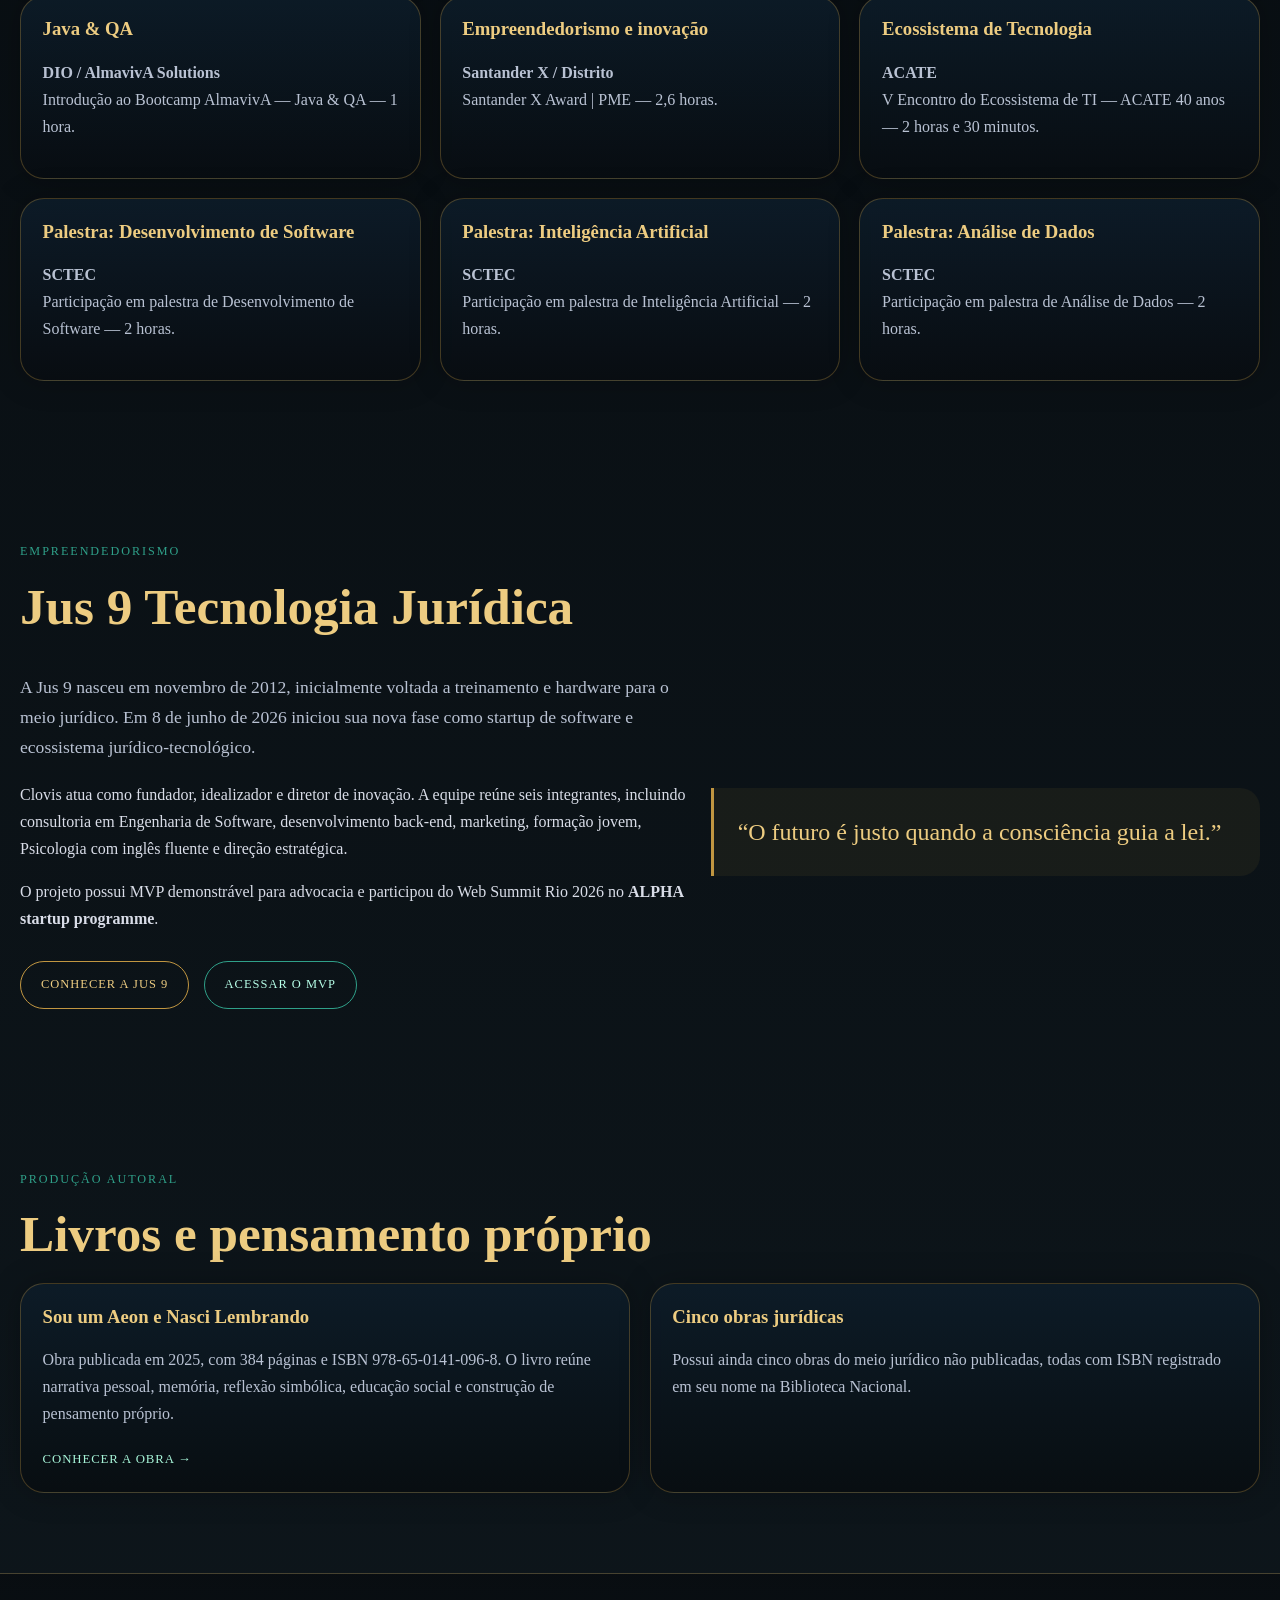
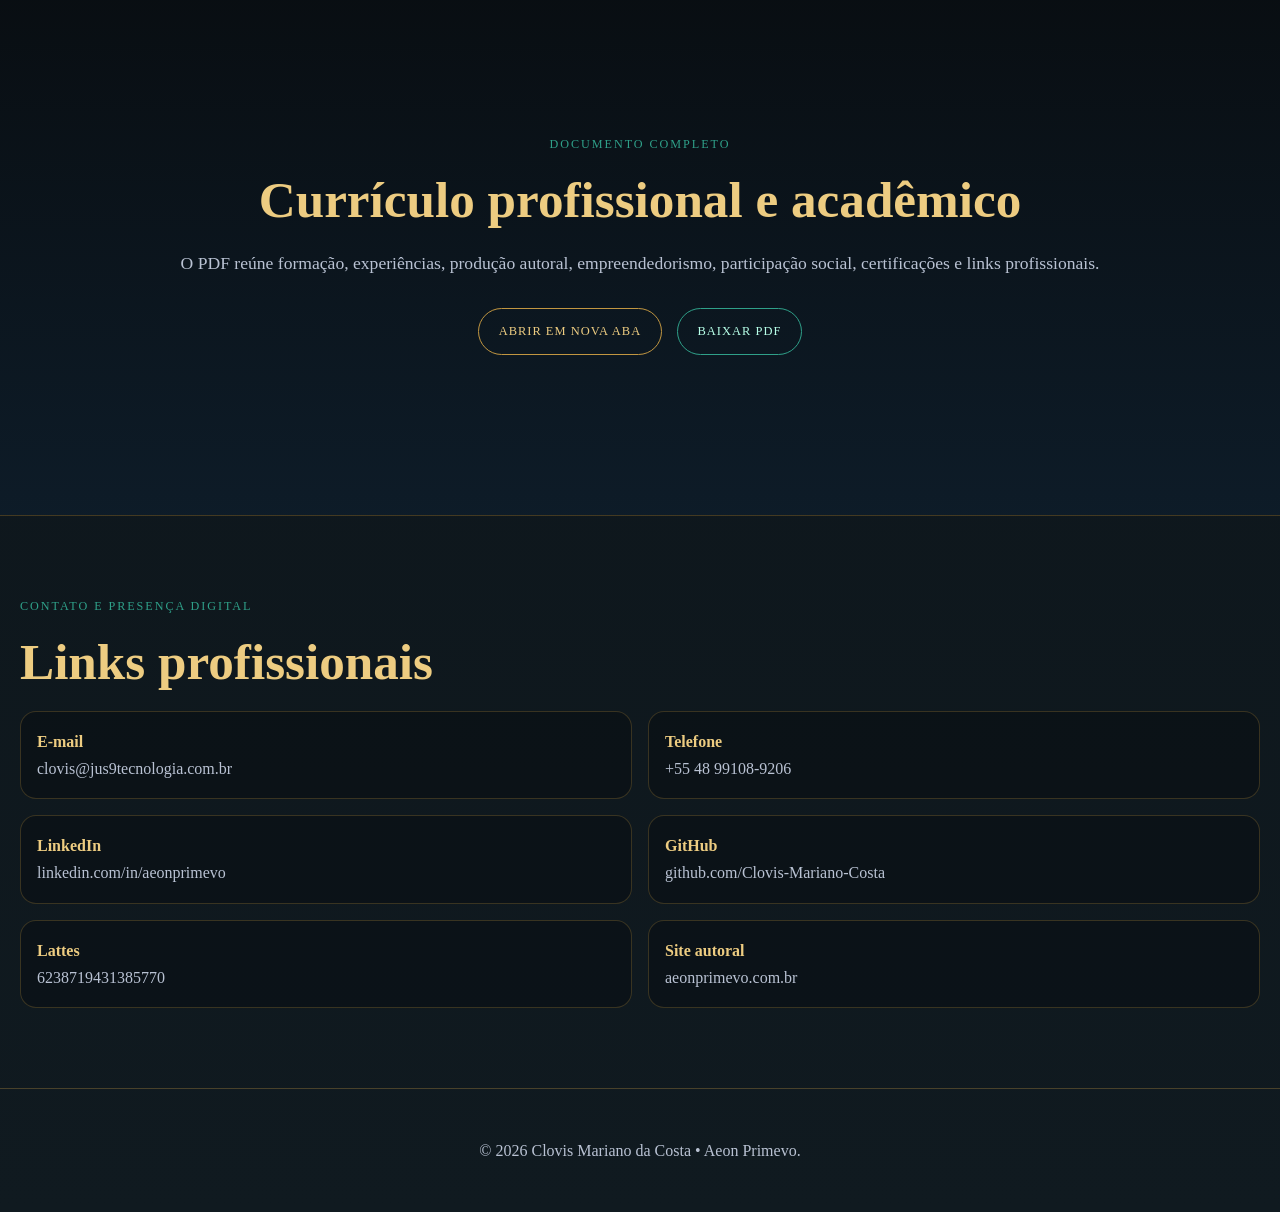
==== commit 7abb9041: "feat: publicar certificados em tecnologia" ====
--- a/sobre-o-autor/index.html
+++ b/sobre-o-autor/index.html
@@ -23,6 +23,7 @@
         <a href="../index.html">Início</a>
         <a href="#trajetoria">Trajetória</a>
         <a href="#formacao">Formação</a>
+        <a href="#certificados">Certificados</a>
         <a href="#jus9">Jus 9</a>
         <a href="#obras">Obras</a>
         <a href="#curriculo">Currículo</a>
@@ -83,6 +84,26 @@
           <article class="panel"><h3>Conscienciologia</h3><p>Formação conscienciológica com destaque, construída em trajetória de estudos e práticas vinculadas ao trabalho de Waldo Vieira e ao Instituto Internacional de Projeciologia e Conscienciologia.</p></article>
           <article class="panel"><h3>Tecnologia</h3><p>Formação recente em front-end, back-end, HTML, CSS, JavaScript, Node.js, inteligência artificial, criação de prompts, Python, análise de dados e dashboards.</p></article>
         </div>
+      </div>
+    </section>
+
+    <section id="certificados">
+      <div class="eyebrow">Formação tecnológica comprovada</div>
+      <h2 class="section-title">Certificados em Tecnologia</h2>
+      <p class="section-lead">Foram reunidos 15 documentos. Arquivos repetidos e o boletim de desempenho da mesma formação foram desconsiderados na apresentação, resultando em 12 formações e participações tecnológicas distintas.</p>
+      <div class="grid-3">
+        <article class="panel"><h3>Front-End e Back-End</h3><p><strong>SENAI/SC — LAB 365</strong><br />Introdução à Programação Front-End e Back-End — 20 horas. Aprovação com nota 10.</p></article>
+        <article class="panel"><h3>Fundamentos de Inteligência Artificial</h3><p><strong>SENAI/SC — LAB 365</strong><br />IA na Prática: Fundamentos da Inteligência Artificial — 8 horas.</p></article>
+        <article class="panel"><h3>Criação de Prompts</h3><p><strong>SENAI/SC — LAB 365</strong><br />IA na Prática: Criação de Prompts — 15 horas.</p></article>
+        <article class="panel"><h3>Desenvolvimento de Software</h3><p><strong>SCTEC</strong><br />Trilha Rápida de Desenvolvimento de Software — 16 horas, com HTML, CSS e JavaScript.</p></article>
+        <article class="panel"><h3>Análise de Dados</h3><p><strong>SCTEC</strong><br />Trilha Rápida de Análise de Dados — 16 horas, com Dados, Python e Dashboards.</p></article>
+        <article class="panel"><h3>Programação com IA</h3><p><strong>DevClub</strong><br />Missão Programação com IA do Zero, com HTML, CSS, JavaScript e aplicação de inteligência artificial. Aproveitamento 10.</p></article>
+        <article class="panel"><h3>Java &amp; QA</h3><p><strong>DIO / AlmavivA Solutions</strong><br />Introdução ao Bootcamp AlmavivA — Java &amp; QA — 1 hora.</p></article>
+        <article class="panel"><h3>Empreendedorismo e inovação</h3><p><strong>Santander X / Distrito</strong><br />Santander X Award | PME — 2,6 horas.</p></article>
+        <article class="panel"><h3>Ecossistema de Tecnologia</h3><p><strong>ACATE</strong><br />V Encontro do Ecossistema de TI — ACATE 40 anos — 2 horas e 30 minutos.</p></article>
+        <article class="panel"><h3>Palestra: Desenvolvimento de Software</h3><p><strong>SCTEC</strong><br />Participação em palestra de Desenvolvimento de Software — 2 horas.</p></article>
+        <article class="panel"><h3>Palestra: Inteligência Artificial</h3><p><strong>SCTEC</strong><br />Participação em palestra de Inteligência Artificial — 2 horas.</p></article>
+        <article class="panel"><h3>Palestra: Análise de Dados</h3><p><strong>SCTEC</strong><br />Participação em palestra de Análise de Dados — 2 horas.</p></article>
       </div>
     </section>
 
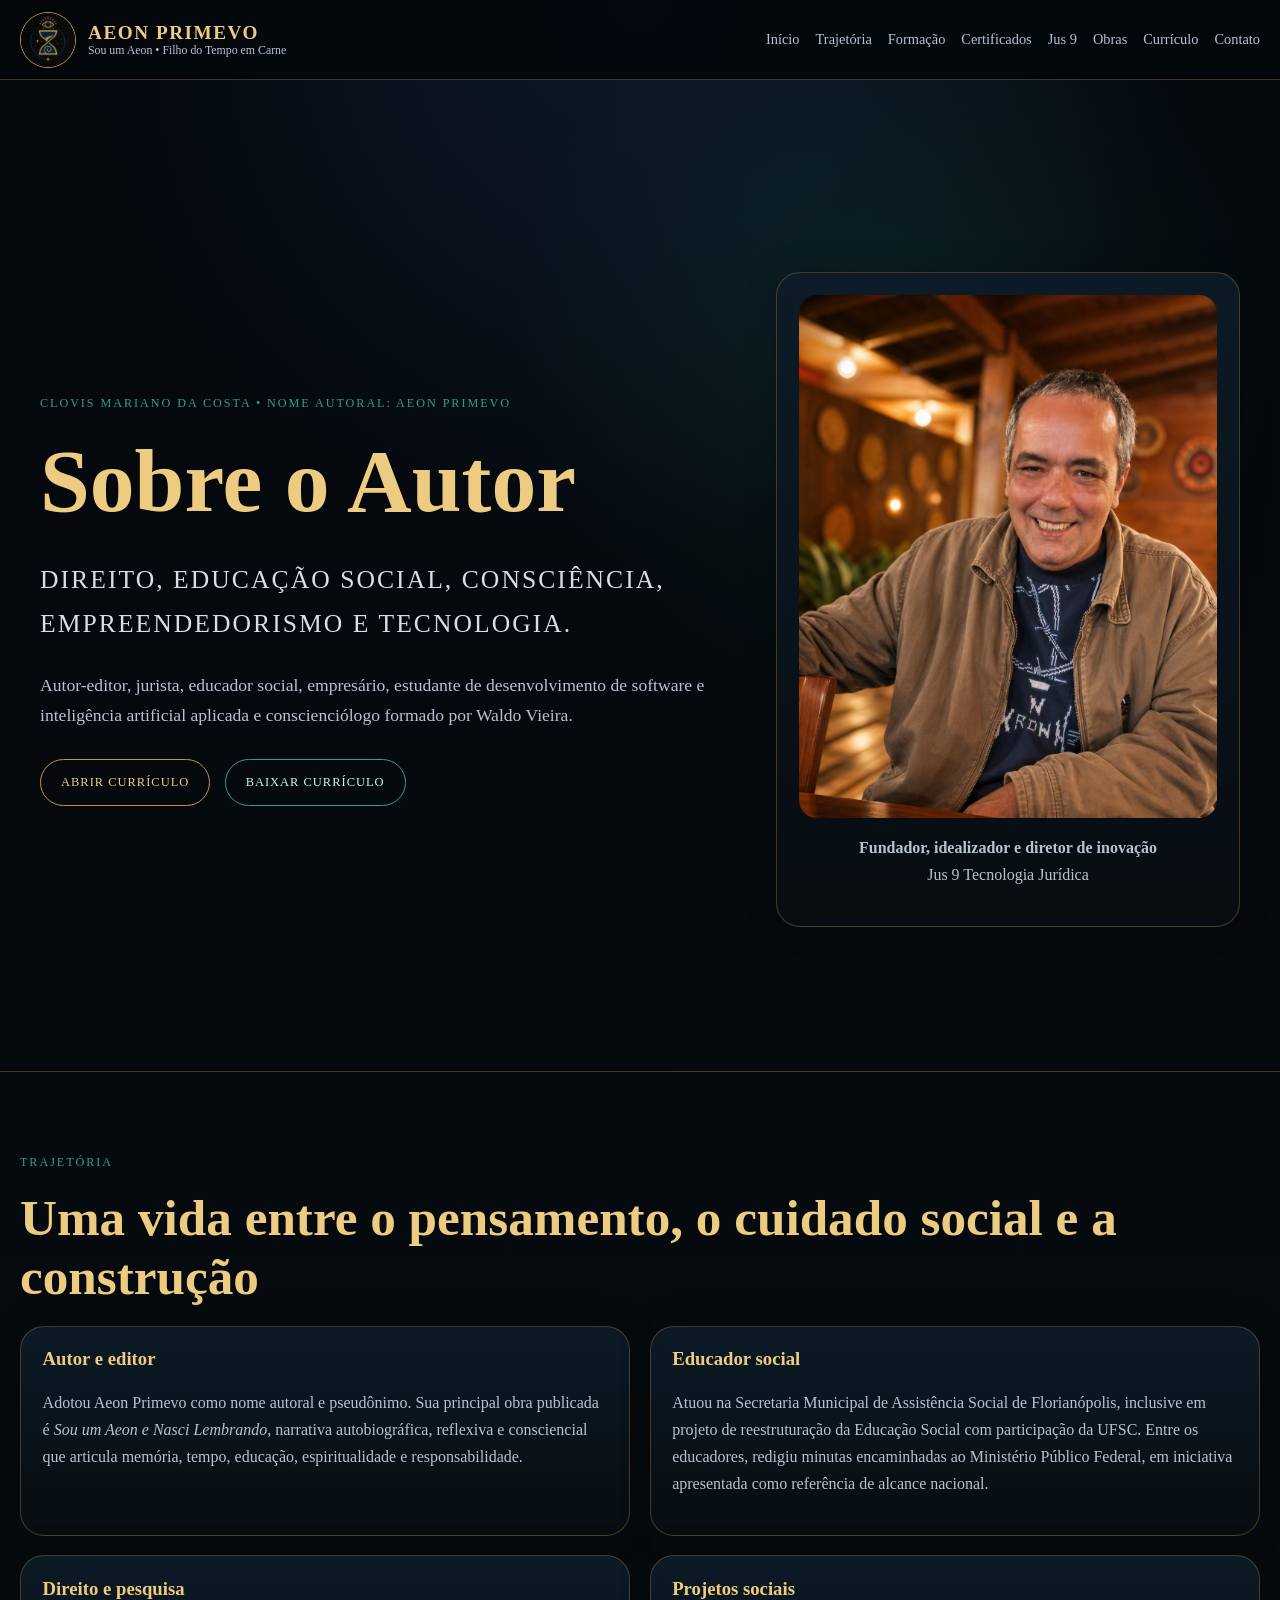
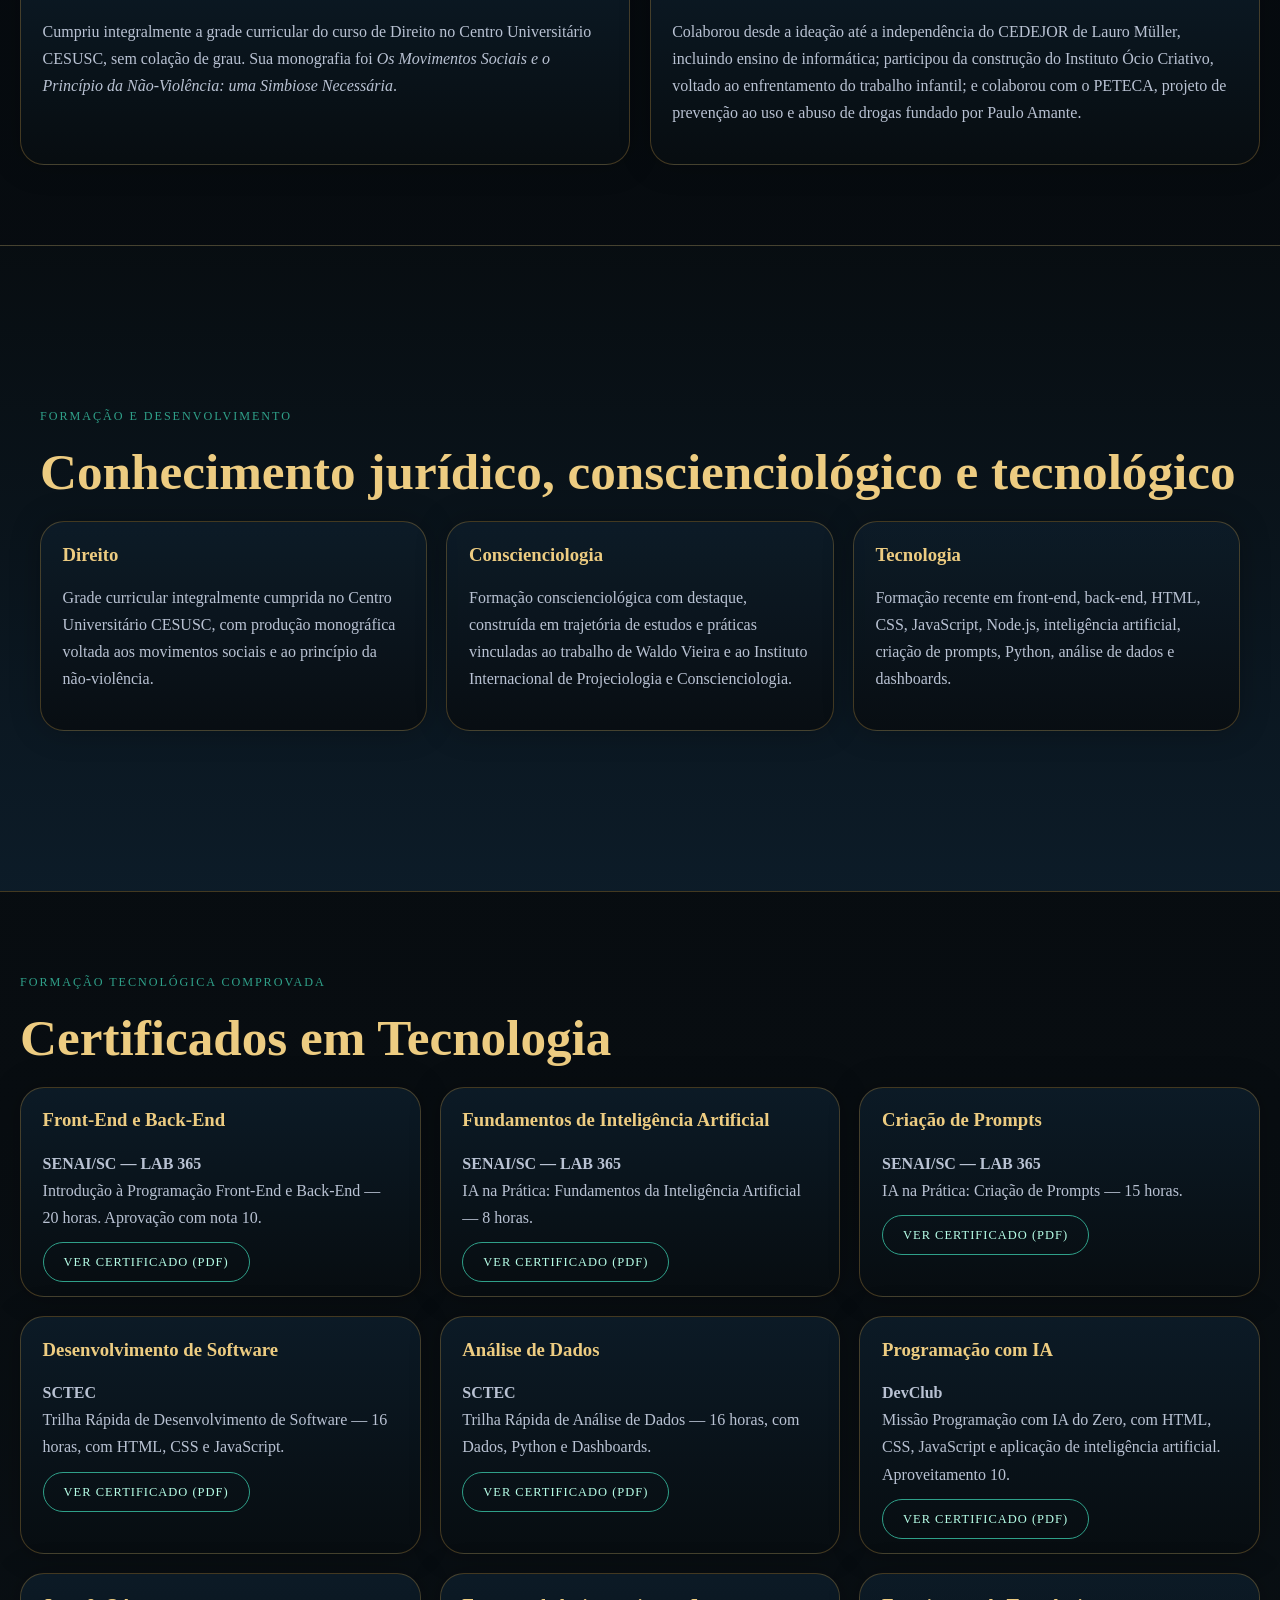
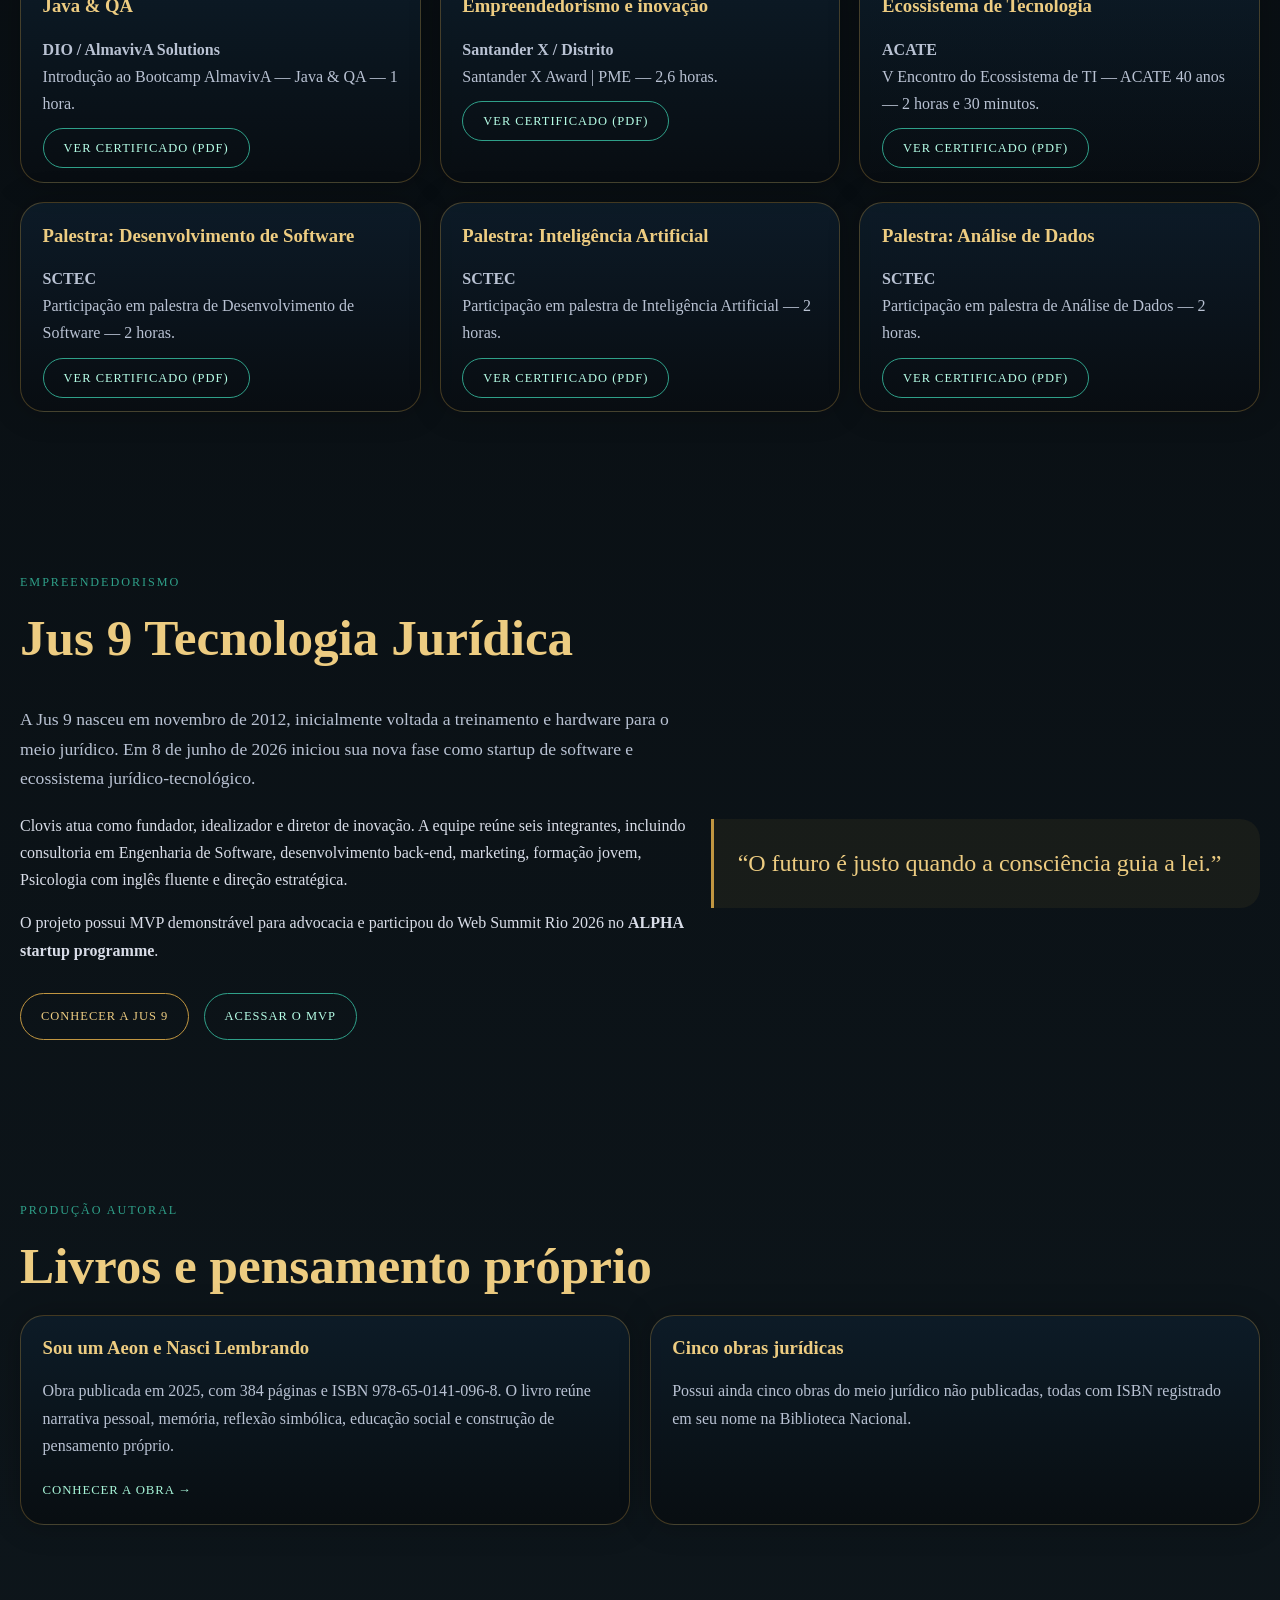
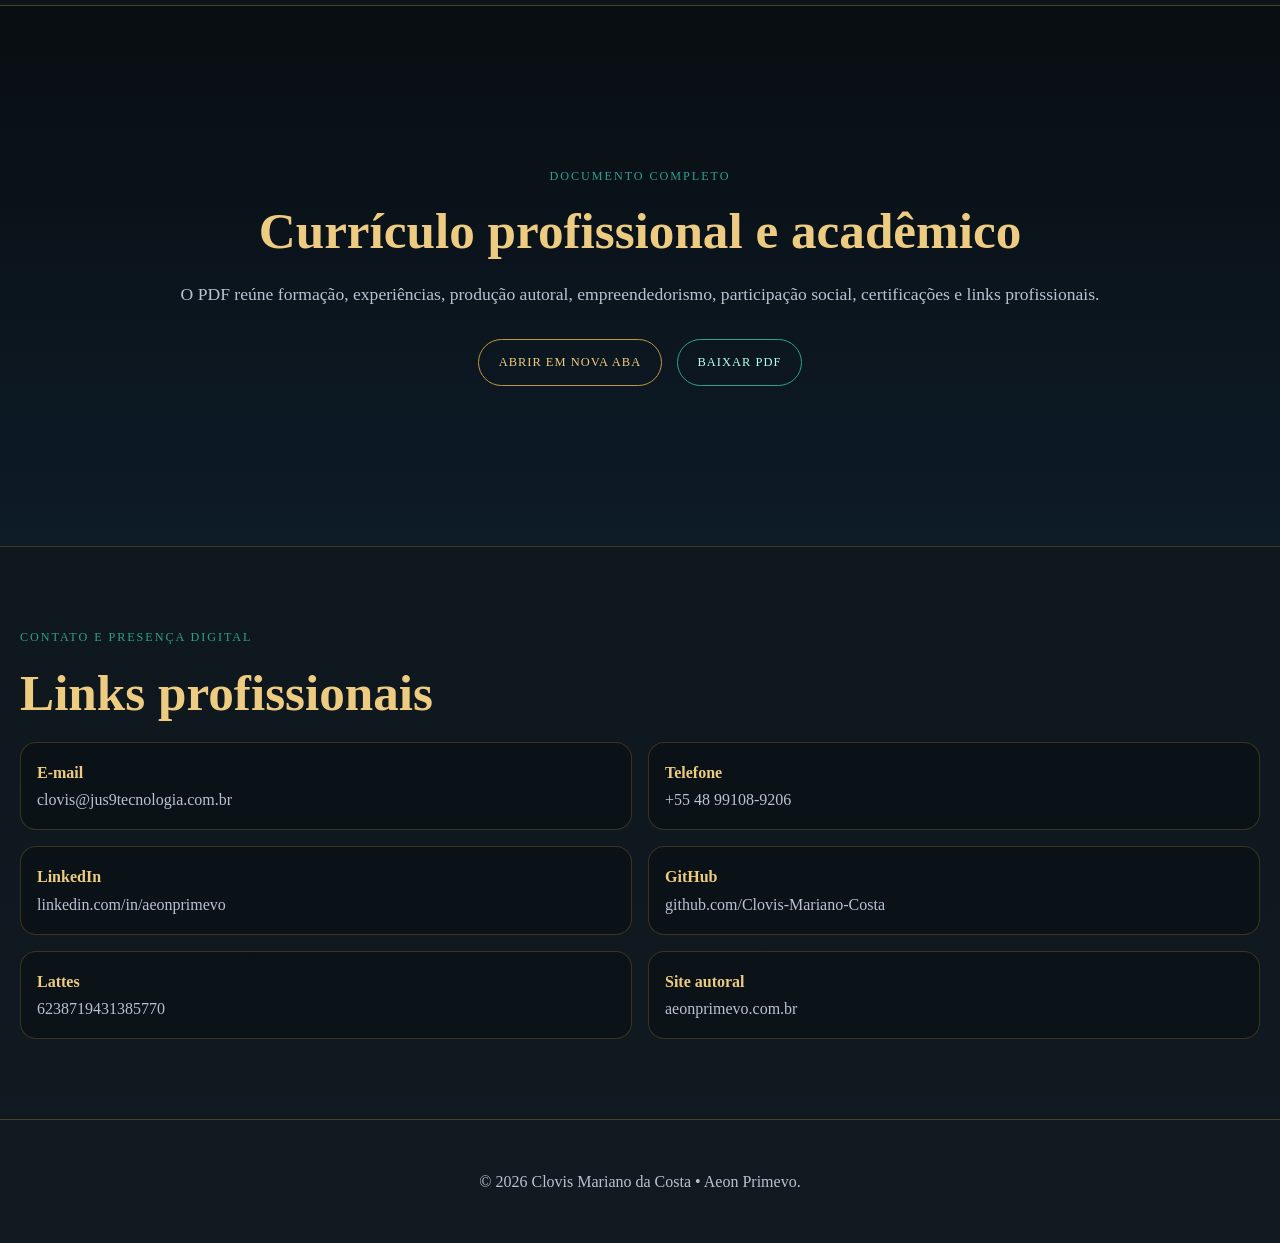
==== commit e4c7c112: "feat: adicionar links dos certificados em PDF" ====
--- a/sobre-o-autor/index.html
+++ b/sobre-o-autor/index.html
@@ -13,21 +13,11 @@
     <div class="header-inner">
       <a class="brand" href="../index.html" aria-label="Voltar ao site Aeon Primevo">
         <div class="brand-mark"><img src="../assets/images/logo-aeon-editora.png" alt="Logo Aeon Primevo" /></div>
-        <div class="brand-title">
-          <strong>Aeon Primevo</strong>
-          <span>Sou um Aeon • Filho do Tempo em Carne</span>
-        </div>
+        <div class="brand-title"><strong>Aeon Primevo</strong><span>Sou um Aeon • Filho do Tempo em Carne</span></div>
       </a>
       <button class="menu-toggle" aria-label="Abrir menu" aria-expanded="false">☰</button>
       <nav aria-label="Navegação principal">
-        <a href="../index.html">Início</a>
-        <a href="#trajetoria">Trajetória</a>
-        <a href="#formacao">Formação</a>
-        <a href="#certificados">Certificados</a>
-        <a href="#jus9">Jus 9</a>
-        <a href="#obras">Obras</a>
-        <a href="#curriculo">Currículo</a>
-        <a href="#contato">Contato</a>
+        <a href="../index.html">Início</a><a href="#trajetoria">Trajetória</a><a href="#formacao">Formação</a><a href="#certificados">Certificados</a><a href="#jus9">Jus 9</a><a href="#obras">Obras</a><a href="#curriculo">Currículo</a><a href="#contato">Contato</a>
       </nav>
     </div>
   </header>
@@ -40,15 +30,9 @@
           <h1>Sobre o Autor</h1>
           <p class="subtitle">Direito, educação social, consciência, empreendedorismo e tecnologia.</p>
           <p class="hero-text">Autor-editor, jurista, educador social, empresário, estudante de desenvolvimento de software e inteligência artificial aplicada e conscienciólogo formado por Waldo Vieira.</p>
-          <div class="hero-actions">
-            <a class="btn" href="assets/Curriculo_Clovis_Mariano_da_Costa.pdf" target="_blank" rel="noopener">Abrir currículo</a>
-            <a class="btn-secondary" href="assets/Curriculo_Clovis_Mariano_da_Costa.pdf" download>Baixar currículo</a>
-          </div>
+          <div class="hero-actions"><a class="btn" href="assets/Curriculo_Clovis_Mariano_da_Costa.pdf" target="_blank" rel="noopener">Abrir currículo</a><a class="btn-secondary" href="assets/Curriculo_Clovis_Mariano_da_Costa.pdf" download>Baixar currículo</a></div>
         </div>
-        <div class="portrait-card">
-          <img src="../assets/images/foto-clovis.png" alt="Clovis Mariano da Costa, Aeon Primevo" />
-          <p><strong>Fundador, idealizador e diretor de inovação</strong><br />Jus 9 Tecnologia Jurídica</p>
-        </div>
+        <div class="portrait-card"><img src="../assets/images/foto-clovis.png" alt="Clovis Mariano da Costa, Aeon Primevo" /><p><strong>Fundador, idealizador e diretor de inovação</strong><br />Jus 9 Tecnologia Jurídica</p></div>
       </div>
     </section>
 
@@ -56,119 +40,48 @@
       <div class="eyebrow">Trajetória</div>
       <h2 class="section-title">Uma vida entre o pensamento, o cuidado social e a construção</h2>
       <div class="grid-2">
-        <article class="panel">
-          <h3>Autor e editor</h3>
-          <p>Adotou Aeon Primevo como nome autoral e pseudônimo. Sua principal obra publicada é <em>Sou um Aeon e Nasci Lembrando</em>, narrativa autobiográfica, reflexiva e consciencial que articula memória, tempo, educação, espiritualidade e responsabilidade.</p>
-        </article>
-        <article class="panel">
-          <h3>Educador social</h3>
-          <p>Atuou na Secretaria Municipal de Assistência Social de Florianópolis, inclusive em projeto de reestruturação da Educação Social com participação da UFSC. Entre os educadores, redigiu minutas encaminhadas ao Ministério Público Federal, em iniciativa apresentada como referência de alcance nacional.</p>
-        </article>
-        <article class="panel">
-          <h3>Direito e pesquisa</h3>
-          <p>Cumpriu integralmente a grade curricular do curso de Direito no Centro Universitário CESUSC, sem colação de grau. Sua monografia foi <em>Os Movimentos Sociais e o Princípio da Não-Violência: uma Simbiose Necessária</em>.</p>
-        </article>
-        <article class="panel">
-          <h3>Projetos sociais</h3>
-          <p>Colaborou desde a ideação até a independência do CEDEJOR de Lauro Müller, incluindo ensino de informática; participou da construção do Instituto Ócio Criativo, voltado ao enfrentamento do trabalho infantil; e colaborou com o PETECA, projeto de prevenção ao uso e abuso de drogas fundado por Paulo Amante.</p>
-        </article>
+        <article class="panel"><h3>Autor e editor</h3><p>Adotou Aeon Primevo como nome autoral e pseudônimo. Sua principal obra publicada é <em>Sou um Aeon e Nasci Lembrando</em>, narrativa autobiográfica, reflexiva e consciencial que articula memória, tempo, educação, espiritualidade e responsabilidade.</p></article>
+        <article class="panel"><h3>Educador social</h3><p>Atuou na Secretaria Municipal de Assistência Social de Florianópolis, inclusive em projeto de reestruturação da Educação Social com participação da UFSC. Entre os educadores, redigiu minutas encaminhadas ao Ministério Público Federal, em iniciativa apresentada como referência de alcance nacional.</p></article>
+        <article class="panel"><h3>Direito e pesquisa</h3><p>Cumpriu integralmente a grade curricular do curso de Direito no Centro Universitário CESUSC, sem colação de grau. Sua monografia foi <em>Os Movimentos Sociais e o Princípio da Não-Violência: uma Simbiose Necessária</em>.</p></article>
+        <article class="panel"><h3>Projetos sociais</h3><p>Colaborou desde a ideação até a independência do CEDEJOR de Lauro Müller, incluindo ensino de informática; participou da construção do Instituto Ócio Criativo, voltado ao enfrentamento do trabalho infantil; e colaborou com o PETECA, projeto de prevenção ao uso e abuso de drogas fundado por Paulo Amante.</p></article>
       </div>
     </section>
 
-    <section id="formacao" class="band">
-      <div class="inner">
-        <div class="eyebrow">Formação e desenvolvimento</div>
-        <h2 class="section-title">Conhecimento jurídico, conscienciológico e tecnológico</h2>
-        <div class="grid-3">
-          <article class="panel"><h3>Direito</h3><p>Grade curricular integralmente cumprida no Centro Universitário CESUSC, com produção monográfica voltada aos movimentos sociais e ao princípio da não-violência.</p></article>
-          <article class="panel"><h3>Conscienciologia</h3><p>Formação conscienciológica com destaque, construída em trajetória de estudos e práticas vinculadas ao trabalho de Waldo Vieira e ao Instituto Internacional de Projeciologia e Conscienciologia.</p></article>
-          <article class="panel"><h3>Tecnologia</h3><p>Formação recente em front-end, back-end, HTML, CSS, JavaScript, Node.js, inteligência artificial, criação de prompts, Python, análise de dados e dashboards.</p></article>
-        </div>
-      </div>
-    </section>
+    <section id="formacao" class="band"><div class="inner"><div class="eyebrow">Formação e desenvolvimento</div><h2 class="section-title">Conhecimento jurídico, conscienciológico e tecnológico</h2><div class="grid-3">
+      <article class="panel"><h3>Direito</h3><p>Grade curricular integralmente cumprida no Centro Universitário CESUSC, com produção monográfica voltada aos movimentos sociais e ao princípio da não-violência.</p></article>
+      <article class="panel"><h3>Conscienciologia</h3><p>Formação conscienciológica com destaque, construída em trajetória de estudos e práticas vinculadas ao trabalho de Waldo Vieira e ao Instituto Internacional de Projeciologia e Conscienciologia.</p></article>
+      <article class="panel"><h3>Tecnologia</h3><p>Formação recente em front-end, back-end, HTML, CSS, JavaScript, Node.js, inteligência artificial, criação de prompts, Python, análise de dados e dashboards.</p></article>
+    </div></div></section>
 
     <section id="certificados">
       <div class="eyebrow">Formação tecnológica comprovada</div>
       <h2 class="section-title">Certificados em Tecnologia</h2>
-      <p class="section-lead">Foram reunidos 15 documentos. Arquivos repetidos e o boletim de desempenho da mesma formação foram desconsiderados na apresentação, resultando em 12 formações e participações tecnológicas distintas.</p>
       <div class="grid-3">
-        <article class="panel"><h3>Front-End e Back-End</h3><p><strong>SENAI/SC — LAB 365</strong><br />Introdução à Programação Front-End e Back-End — 20 horas. Aprovação com nota 10.</p></article>
-        <article class="panel"><h3>Fundamentos de Inteligência Artificial</h3><p><strong>SENAI/SC — LAB 365</strong><br />IA na Prática: Fundamentos da Inteligência Artificial — 8 horas.</p></article>
-        <article class="panel"><h3>Criação de Prompts</h3><p><strong>SENAI/SC — LAB 365</strong><br />IA na Prática: Criação de Prompts — 15 horas.</p></article>
-        <article class="panel"><h3>Desenvolvimento de Software</h3><p><strong>SCTEC</strong><br />Trilha Rápida de Desenvolvimento de Software — 16 horas, com HTML, CSS e JavaScript.</p></article>
-        <article class="panel"><h3>Análise de Dados</h3><p><strong>SCTEC</strong><br />Trilha Rápida de Análise de Dados — 16 horas, com Dados, Python e Dashboards.</p></article>
-        <article class="panel"><h3>Programação com IA</h3><p><strong>DevClub</strong><br />Missão Programação com IA do Zero, com HTML, CSS, JavaScript e aplicação de inteligência artificial. Aproveitamento 10.</p></article>
-        <article class="panel"><h3>Java &amp; QA</h3><p><strong>DIO / AlmavivA Solutions</strong><br />Introdução ao Bootcamp AlmavivA — Java &amp; QA — 1 hora.</p></article>
-        <article class="panel"><h3>Empreendedorismo e inovação</h3><p><strong>Santander X / Distrito</strong><br />Santander X Award | PME — 2,6 horas.</p></article>
-        <article class="panel"><h3>Ecossistema de Tecnologia</h3><p><strong>ACATE</strong><br />V Encontro do Ecossistema de TI — ACATE 40 anos — 2 horas e 30 minutos.</p></article>
-        <article class="panel"><h3>Palestra: Desenvolvimento de Software</h3><p><strong>SCTEC</strong><br />Participação em palestra de Desenvolvimento de Software — 2 horas.</p></article>
-        <article class="panel"><h3>Palestra: Inteligência Artificial</h3><p><strong>SCTEC</strong><br />Participação em palestra de Inteligência Artificial — 2 horas.</p></article>
-        <article class="panel"><h3>Palestra: Análise de Dados</h3><p><strong>SCTEC</strong><br />Participação em palestra de Análise de Dados — 2 horas.</p></article>
+        <article class="panel"><h3>Front-End e Back-End</h3><p><strong>SENAI/SC — LAB 365</strong><br />Introdução à Programação Front-End e Back-End — 20 horas. Aprovação com nota 10.</p><a class="btn-secondary" href="assets/certificados/01-senai-front-end-back-end-20h.pdf" target="_blank" rel="noopener">Ver certificado (PDF)</a></article>
+        <article class="panel"><h3>Fundamentos de Inteligência Artificial</h3><p><strong>SENAI/SC — LAB 365</strong><br />IA na Prática: Fundamentos da Inteligência Artificial — 8 horas.</p><a class="btn-secondary" href="assets/certificados/02-senai-fundamentos-ia-8h.pdf" target="_blank" rel="noopener">Ver certificado (PDF)</a></article>
+        <article class="panel"><h3>Criação de Prompts</h3><p><strong>SENAI/SC — LAB 365</strong><br />IA na Prática: Criação de Prompts — 15 horas.</p><a class="btn-secondary" href="assets/certificados/03-senai-criacao-prompts-15h.pdf" target="_blank" rel="noopener">Ver certificado (PDF)</a></article>
+        <article class="panel"><h3>Desenvolvimento de Software</h3><p><strong>SCTEC</strong><br />Trilha Rápida de Desenvolvimento de Software — 16 horas, com HTML, CSS e JavaScript.</p><a class="btn-secondary" href="assets/certificados/04-sctec-desenvolvimento-software-16h.pdf" target="_blank" rel="noopener">Ver certificado (PDF)</a></article>
+        <article class="panel"><h3>Análise de Dados</h3><p><strong>SCTEC</strong><br />Trilha Rápida de Análise de Dados — 16 horas, com Dados, Python e Dashboards.</p><a class="btn-secondary" href="assets/certificados/05-sctec-analise-dados-16h.pdf" target="_blank" rel="noopener">Ver certificado (PDF)</a></article>
+        <article class="panel"><h3>Programação com IA</h3><p><strong>DevClub</strong><br />Missão Programação com IA do Zero, com HTML, CSS, JavaScript e aplicação de inteligência artificial. Aproveitamento 10.</p><a class="btn-secondary" href="assets/certificados/06-devclub-programacao-ia.pdf" target="_blank" rel="noopener">Ver certificado (PDF)</a></article>
+        <article class="panel"><h3>Java &amp; QA</h3><p><strong>DIO / AlmavivA Solutions</strong><br />Introdução ao Bootcamp AlmavivA — Java &amp; QA — 1 hora.</p><a class="btn-secondary" href="assets/certificados/07-dio-almaviva-java-qa-1h.pdf" target="_blank" rel="noopener">Ver certificado (PDF)</a></article>
+        <article class="panel"><h3>Empreendedorismo e inovação</h3><p><strong>Santander X / Distrito</strong><br />Santander X Award | PME — 2,6 horas.</p><a class="btn-secondary" href="assets/certificados/08-santander-x-award-pme.pdf" target="_blank" rel="noopener">Ver certificado (PDF)</a></article>
+        <article class="panel"><h3>Ecossistema de Tecnologia</h3><p><strong>ACATE</strong><br />V Encontro do Ecossistema de TI — ACATE 40 anos — 2 horas e 30 minutos.</p><a class="btn-secondary" href="assets/certificados/09-acate-ecossistema-ti-40-anos.pdf" target="_blank" rel="noopener">Ver certificado (PDF)</a></article>
+        <article class="panel"><h3>Palestra: Desenvolvimento de Software</h3><p><strong>SCTEC</strong><br />Participação em palestra de Desenvolvimento de Software — 2 horas.</p><a class="btn-secondary" href="assets/certificados/10-sctec-palestra-desenvolvimento-software-2h.pdf" target="_blank" rel="noopener">Ver certificado (PDF)</a></article>
+        <article class="panel"><h3>Palestra: Inteligência Artificial</h3><p><strong>SCTEC</strong><br />Participação em palestra de Inteligência Artificial — 2 horas.</p><a class="btn-secondary" href="assets/certificados/11-sctec-palestra-inteligencia-artificial-2h.pdf" target="_blank" rel="noopener">Ver certificado (PDF)</a></article>
+        <article class="panel"><h3>Palestra: Análise de Dados</h3><p><strong>SCTEC</strong><br />Participação em palestra de Análise de Dados — 2 horas.</p><a class="btn-secondary" href="assets/certificados/12-sctec-palestra-analise-dados-2h.pdf" target="_blank" rel="noopener">Ver certificado (PDF)</a></article>
       </div>
     </section>
 
-    <section id="jus9">
-      <div class="eyebrow">Empreendedorismo</div>
-      <h2 class="section-title">Jus 9 Tecnologia Jurídica</h2>
-      <div class="two-col">
-        <div>
-          <p class="section-lead">A Jus 9 nasceu em novembro de 2012, inicialmente voltada a treinamento e hardware para o meio jurídico. Em 8 de junho de 2026 iniciou sua nova fase como startup de software e ecossistema jurídico-tecnológico.</p>
-          <p>Clovis atua como fundador, idealizador e diretor de inovação. A equipe reúne seis integrantes, incluindo consultoria em Engenharia de Software, desenvolvimento back-end, marketing, formação jovem, Psicologia com inglês fluente e direção estratégica.</p>
-          <p>O projeto possui MVP demonstrável para advocacia e participou do Web Summit Rio 2026 no <strong>ALPHA startup programme</strong>.</p>
-          <div class="hero-actions">
-            <a class="btn" href="https://jus9tecnologia.com.br/" target="_blank" rel="noopener">Conhecer a Jus 9</a>
-            <a class="btn-secondary" href="https://jus9tecnologia.com.br/app-demo-advogar.html" target="_blank" rel="noopener">Acessar o MVP</a>
-          </div>
-        </div>
-        <div class="quote-box">“O futuro é justo quando a consciência guia a lei.”</div>
-      </div>
-    </section>
+    <section id="jus9"><div class="eyebrow">Empreendedorismo</div><h2 class="section-title">Jus 9 Tecnologia Jurídica</h2><div class="two-col"><div><p class="section-lead">A Jus 9 nasceu em novembro de 2012, inicialmente voltada a treinamento e hardware para o meio jurídico. Em 8 de junho de 2026 iniciou sua nova fase como startup de software e ecossistema jurídico-tecnológico.</p><p>Clovis atua como fundador, idealizador e diretor de inovação. A equipe reúne seis integrantes, incluindo consultoria em Engenharia de Software, desenvolvimento back-end, marketing, formação jovem, Psicologia com inglês fluente e direção estratégica.</p><p>O projeto possui MVP demonstrável para advocacia e participou do Web Summit Rio 2026 no <strong>ALPHA startup programme</strong>.</p><div class="hero-actions"><a class="btn" href="https://jus9tecnologia.com.br/" target="_blank" rel="noopener">Conhecer a Jus 9</a><a class="btn-secondary" href="https://jus9tecnologia.com.br/app-demo-advogar.html" target="_blank" rel="noopener">Acessar o MVP</a></div></div><div class="quote-box">“O futuro é justo quando a consciência guia a lei.”</div></div></section>
 
-    <section id="obras">
-      <div class="eyebrow">Produção autoral</div>
-      <h2 class="section-title">Livros e pensamento próprio</h2>
-      <div class="grid-2">
-        <article class="panel">
-          <h3>Sou um Aeon e Nasci Lembrando</h3>
-          <p>Obra publicada em 2025, com 384 páginas e ISBN 978-65-0141-096-8. O livro reúne narrativa pessoal, memória, reflexão simbólica, educação social e construção de pensamento próprio.</p>
-          <a class="text-link" href="https://livros.jus9tecnologia.com.br/sou-um-aeon-e-nasci-lembrando" target="_blank" rel="noopener">Conhecer a obra →</a>
-        </article>
-        <article class="panel">
-          <h3>Cinco obras jurídicas</h3>
-          <p>Possui ainda cinco obras do meio jurídico não publicadas, todas com ISBN registrado em seu nome na Biblioteca Nacional.</p>
-        </article>
-      </div>
-    </section>
+    <section id="obras"><div class="eyebrow">Produção autoral</div><h2 class="section-title">Livros e pensamento próprio</h2><div class="grid-2"><article class="panel"><h3>Sou um Aeon e Nasci Lembrando</h3><p>Obra publicada em 2025, com 384 páginas e ISBN 978-65-0141-096-8. O livro reúne narrativa pessoal, memória, reflexão simbólica, educação social e construção de pensamento próprio.</p><a class="text-link" href="https://livros.jus9tecnologia.com.br/sou-um-aeon-e-nasci-lembrando" target="_blank" rel="noopener">Conhecer a obra →</a></article><article class="panel"><h3>Cinco obras jurídicas</h3><p>Possui ainda cinco obras do meio jurídico não publicadas, todas com ISBN registrado em seu nome na Biblioteca Nacional.</p></article></div></section>
 
-    <section id="curriculo" class="band">
-      <div class="inner center">
-        <div class="eyebrow">Documento completo</div>
-        <h2 class="section-title">Currículo profissional e acadêmico</h2>
-        <p class="section-lead centered">O PDF reúne formação, experiências, produção autoral, empreendedorismo, participação social, certificações e links profissionais.</p>
-        <div class="hero-actions center-actions">
-          <a class="btn" href="assets/Curriculo_Clovis_Mariano_da_Costa.pdf" target="_blank" rel="noopener">Abrir em nova aba</a>
-          <a class="btn-secondary" href="assets/Curriculo_Clovis_Mariano_da_Costa.pdf" download>Baixar PDF</a>
-        </div>
-      </div>
-    </section>
+    <section id="curriculo" class="band"><div class="inner center"><div class="eyebrow">Documento completo</div><h2 class="section-title">Currículo profissional e acadêmico</h2><p class="section-lead centered">O PDF reúne formação, experiências, produção autoral, empreendedorismo, participação social, certificações e links profissionais.</p><div class="hero-actions center-actions"><a class="btn" href="assets/Curriculo_Clovis_Mariano_da_Costa.pdf" target="_blank" rel="noopener">Abrir em nova aba</a><a class="btn-secondary" href="assets/Curriculo_Clovis_Mariano_da_Costa.pdf" download>Baixar PDF</a></div></div></section>
 
-    <section id="contato">
-      <div class="eyebrow">Contato e presença digital</div>
-      <h2 class="section-title">Links profissionais</h2>
-      <div class="contact-grid">
-        <a href="mailto:clovis@jus9tecnologia.com.br"><strong>E-mail</strong><span>clovis@jus9tecnologia.com.br</span></a>
-        <a href="tel:+5548991089206"><strong>Telefone</strong><span>+55 48 99108-9206</span></a>
-        <a href="https://www.linkedin.com/in/aeonprimevo" target="_blank" rel="noopener"><strong>LinkedIn</strong><span>linkedin.com/in/aeonprimevo</span></a>
-        <a href="https://github.com/Clovis-Mariano-Costa" target="_blank" rel="noopener"><strong>GitHub</strong><span>github.com/Clovis-Mariano-Costa</span></a>
-        <a href="https://lattes.cnpq.br/6238719431385770" target="_blank" rel="noopener"><strong>Lattes</strong><span>6238719431385770</span></a>
-        <a href="https://www.aeonprimevo.com.br/" target="_blank" rel="noopener"><strong>Site autoral</strong><span>aeonprimevo.com.br</span></a>
-      </div>
-    </section>
+    <section id="contato"><div class="eyebrow">Contato e presença digital</div><h2 class="section-title">Links profissionais</h2><div class="contact-grid"><a href="mailto:clovis@jus9tecnologia.com.br"><strong>E-mail</strong><span>clovis@jus9tecnologia.com.br</span></a><a href="tel:+5548991089206"><strong>Telefone</strong><span>+55 48 99108-9206</span></a><a href="https://www.linkedin.com/in/aeonprimevo" target="_blank" rel="noopener"><strong>LinkedIn</strong><span>linkedin.com/in/aeonprimevo</span></a><a href="https://github.com/Clovis-Mariano-Costa" target="_blank" rel="noopener"><strong>GitHub</strong><span>github.com/Clovis-Mariano-Costa</span></a><a href="https://lattes.cnpq.br/6238719431385770" target="_blank" rel="noopener"><strong>Lattes</strong><span>6238719431385770</span></a><a href="https://www.aeonprimevo.com.br/" target="_blank" rel="noopener"><strong>Site autoral</strong><span>aeonprimevo.com.br</span></a></div></section>
   </main>
 
-  <footer>
-    <p>© <span id="year"></span> Clovis Mariano da Costa • Aeon Primevo.</p>
-  </footer>
+  <footer><p>© <span id="year"></span> Clovis Mariano da Costa • Aeon Primevo.</p></footer>
   <script src="script.js"></script>
 </body>
 </html>
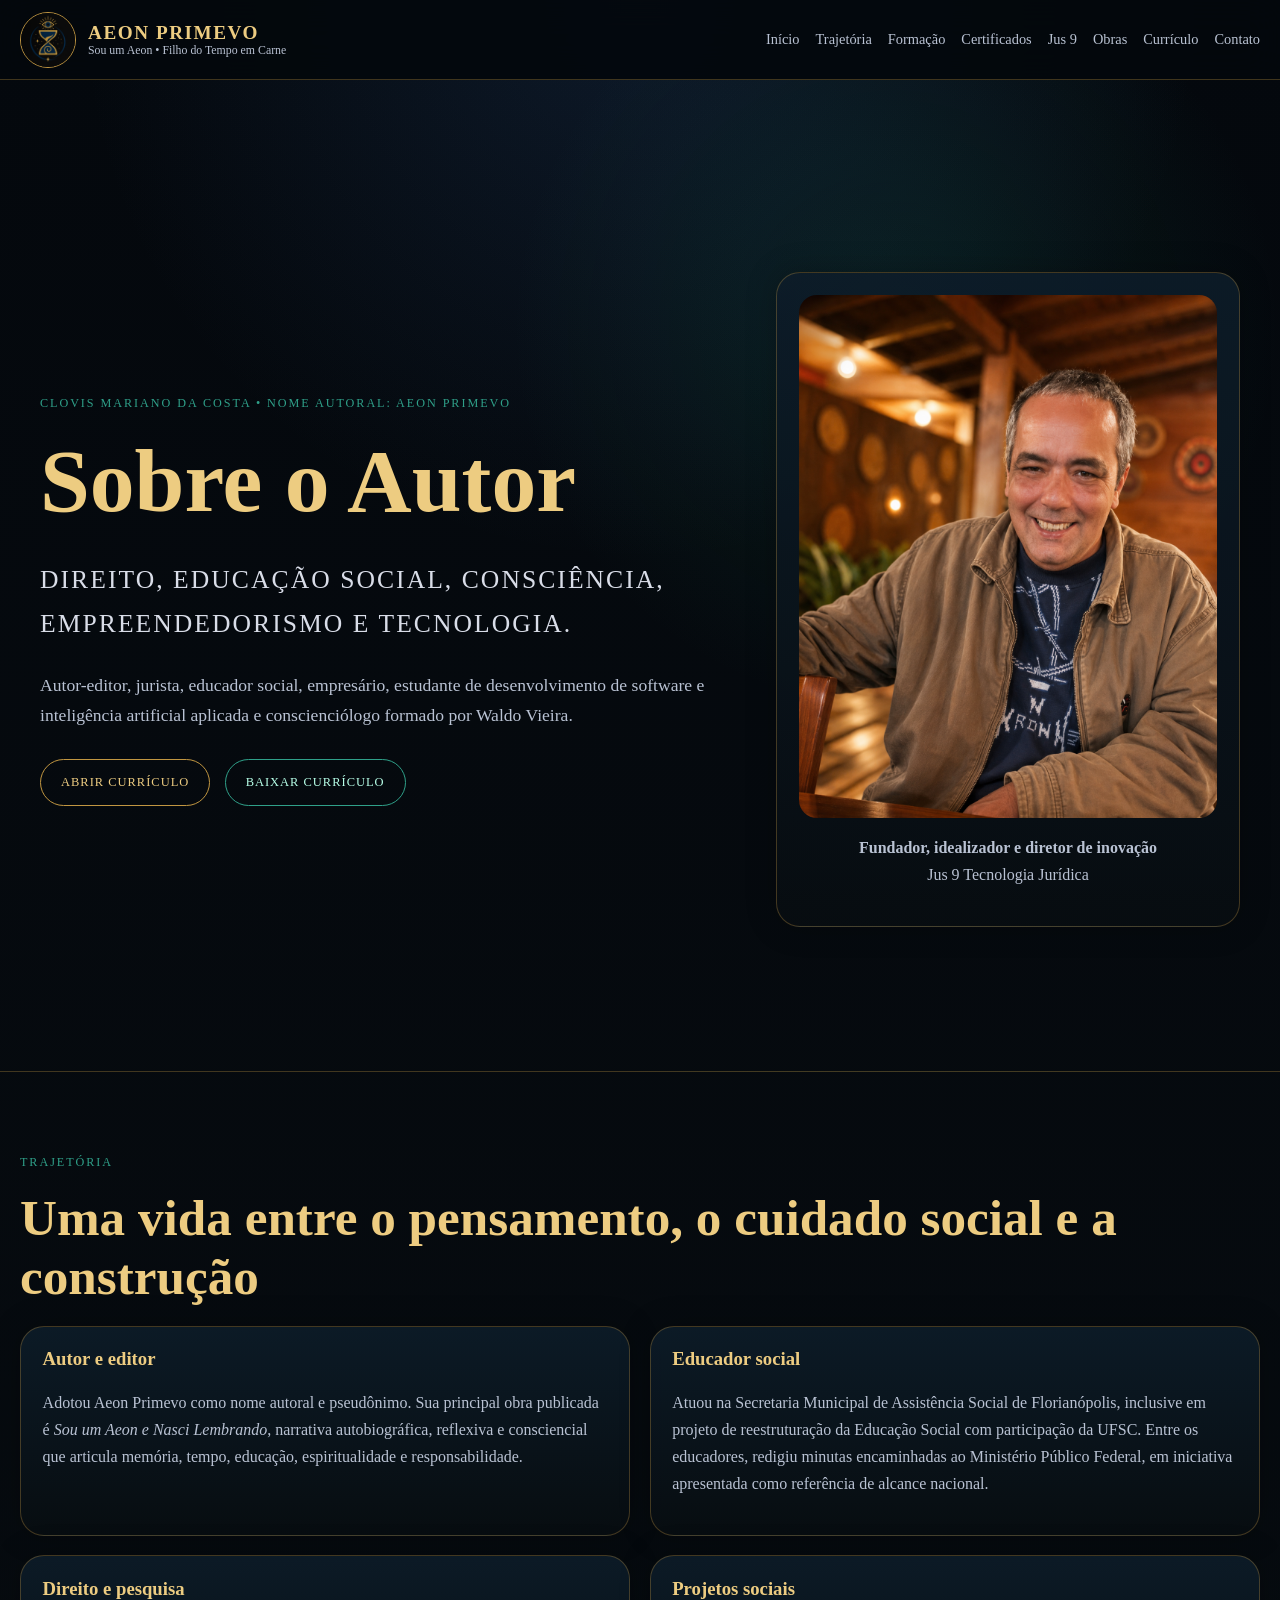
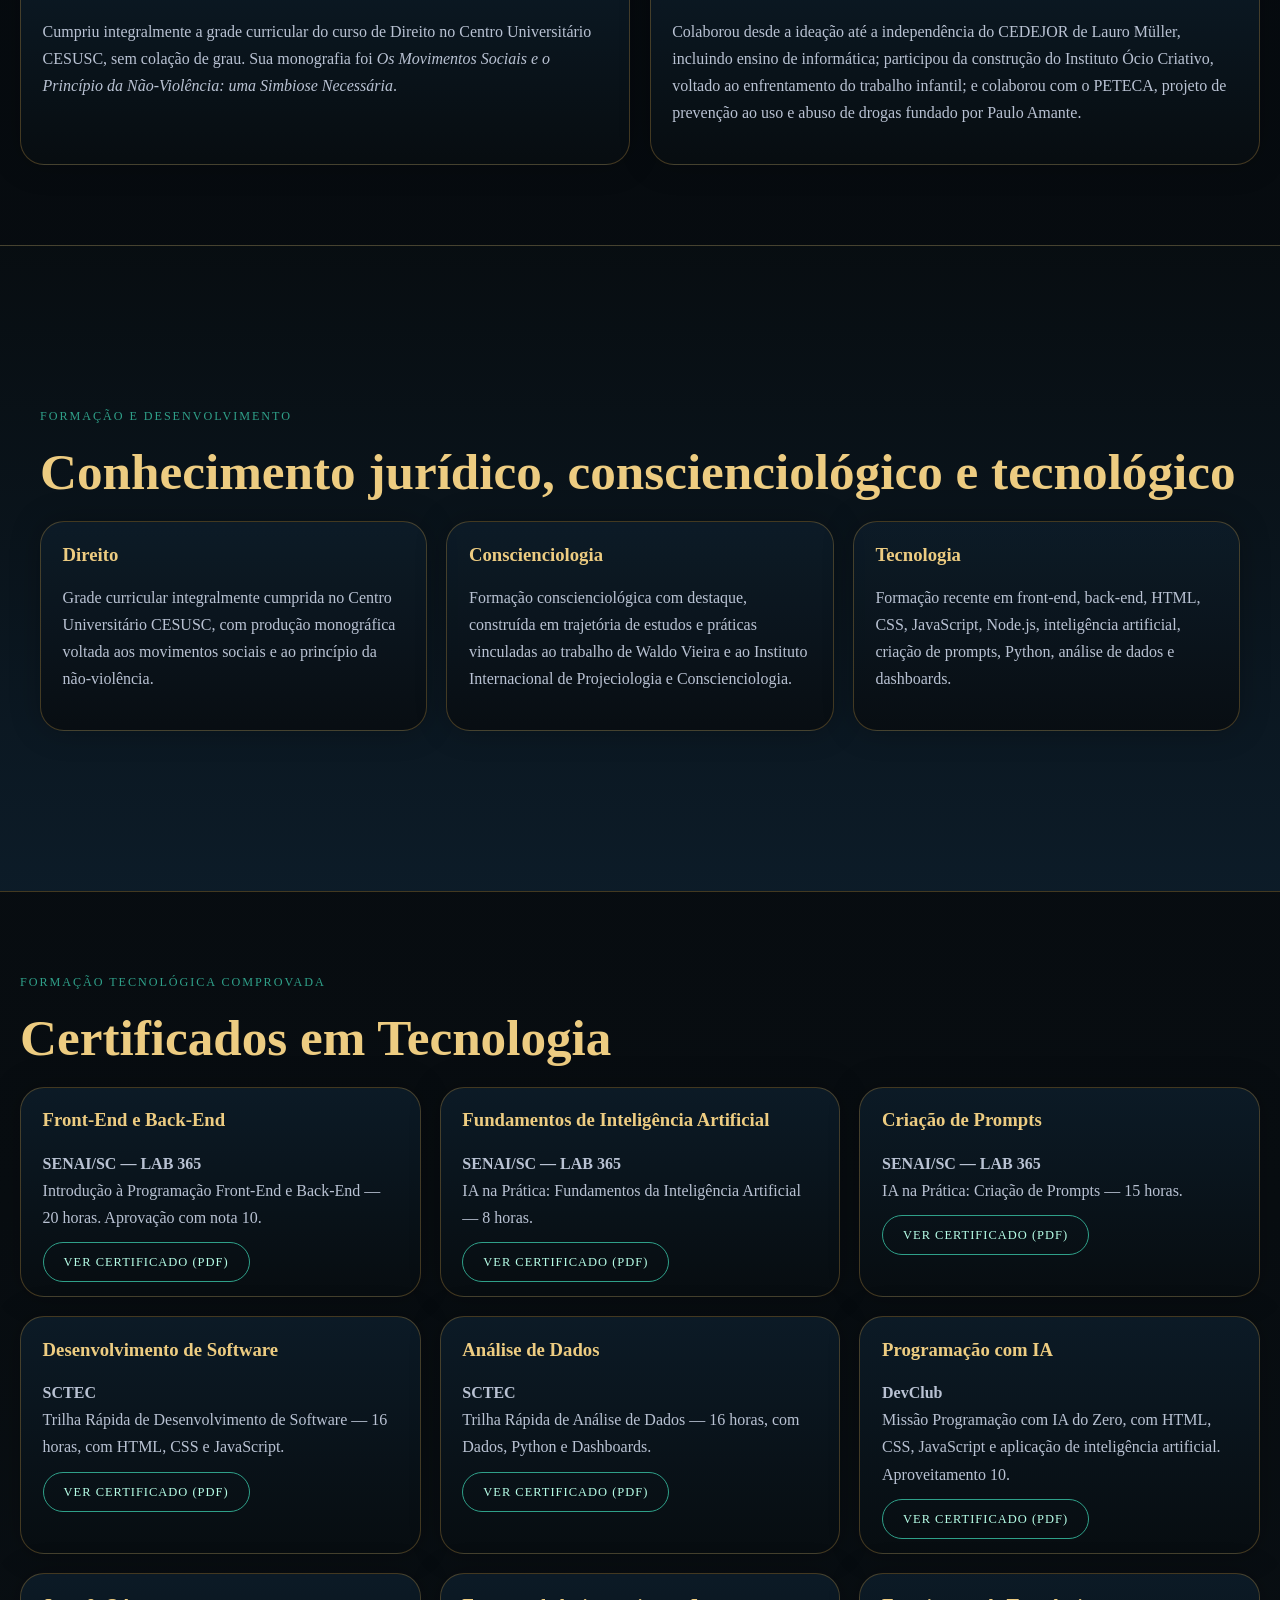
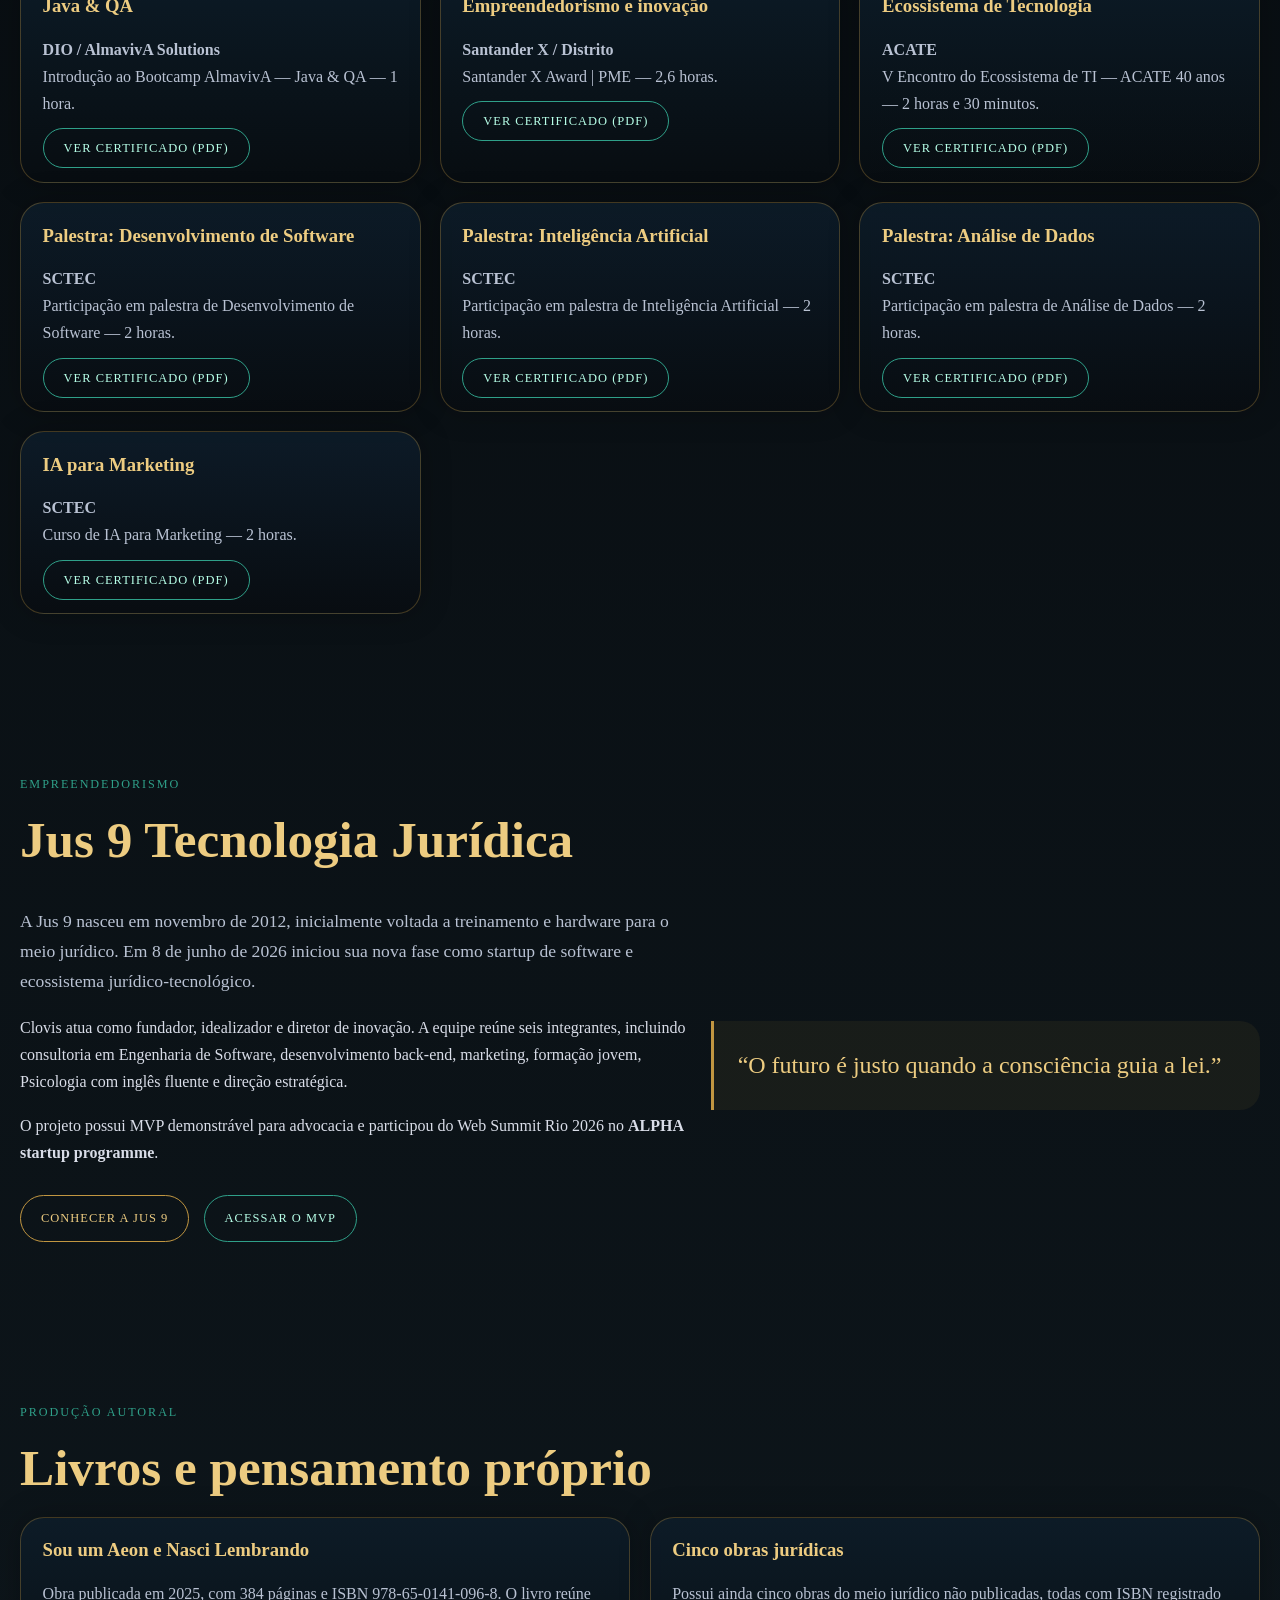
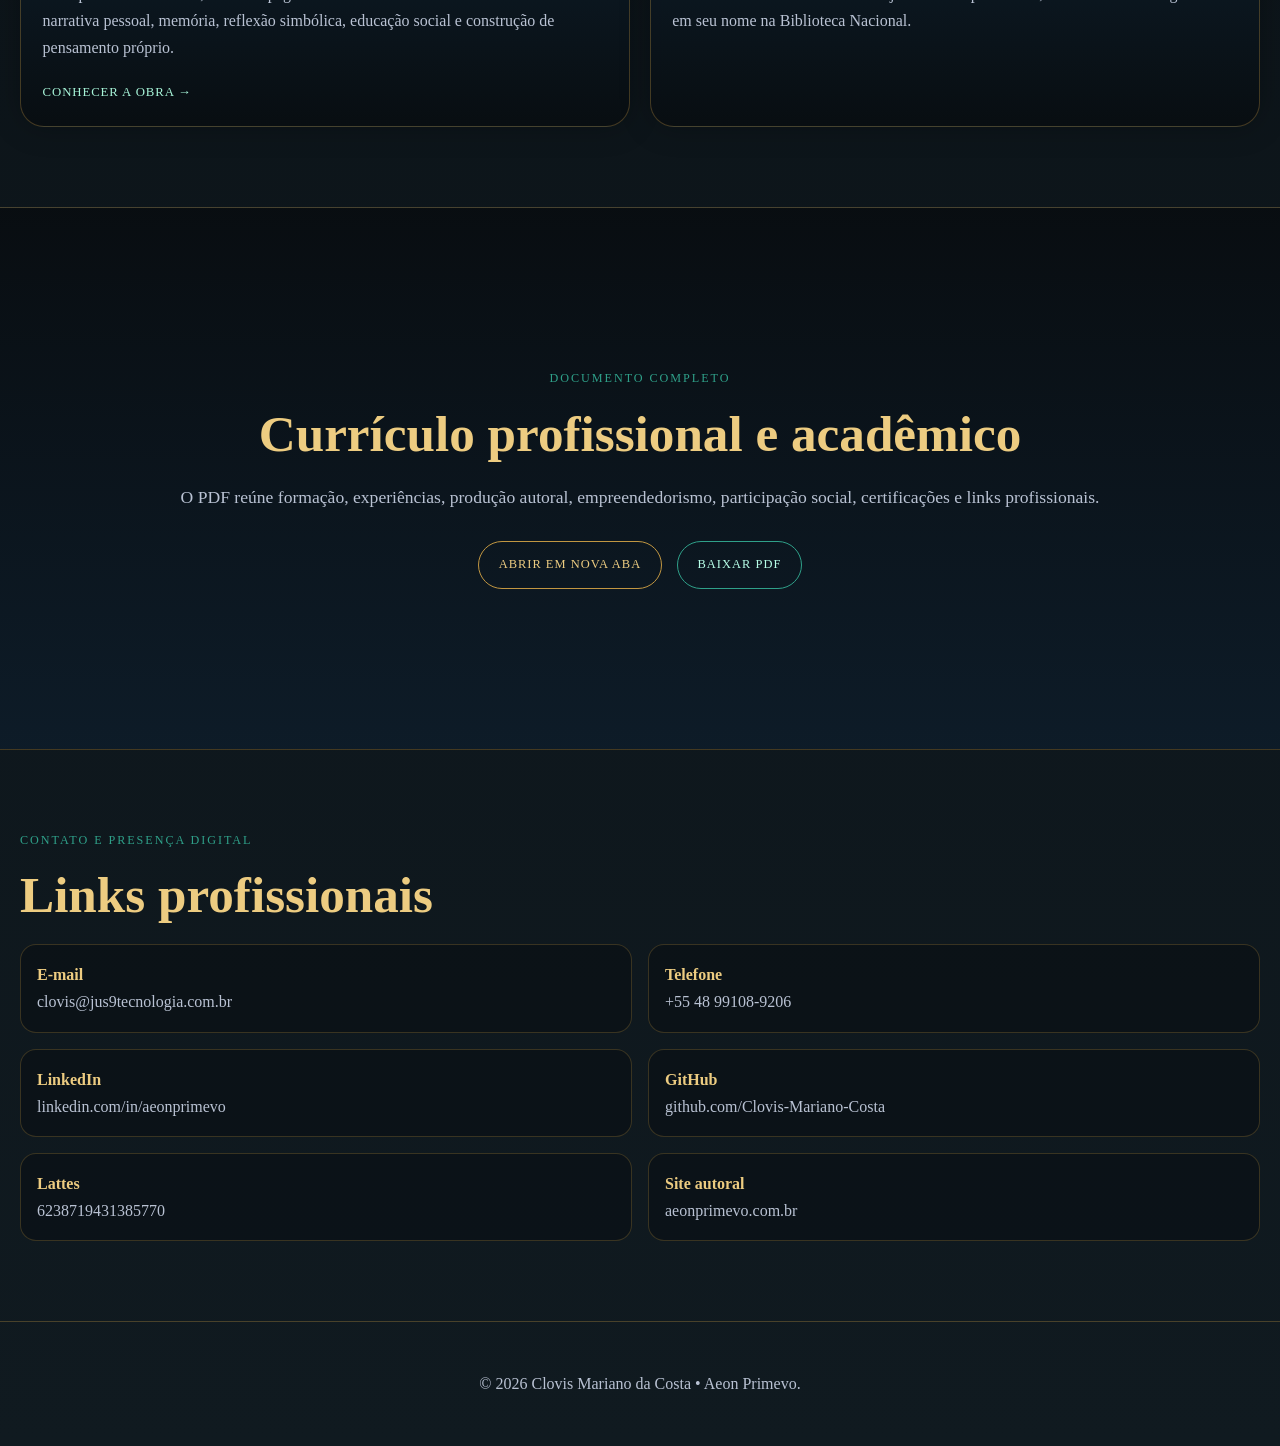
==== commit 1888021b: "feat: adicionar certificado de IA para Marketing" ====
--- a/sobre-o-autor/index.html
+++ b/sobre-o-autor/index.html
@@ -69,6 +69,7 @@
         <article class="panel"><h3>Palestra: Desenvolvimento de Software</h3><p><strong>SCTEC</strong><br />Participação em palestra de Desenvolvimento de Software — 2 horas.</p><a class="btn-secondary" href="assets/certificados/10-sctec-palestra-desenvolvimento-software-2h.pdf" target="_blank" rel="noopener">Ver certificado (PDF)</a></article>
         <article class="panel"><h3>Palestra: Inteligência Artificial</h3><p><strong>SCTEC</strong><br />Participação em palestra de Inteligência Artificial — 2 horas.</p><a class="btn-secondary" href="assets/certificados/11-sctec-palestra-inteligencia-artificial-2h.pdf" target="_blank" rel="noopener">Ver certificado (PDF)</a></article>
         <article class="panel"><h3>Palestra: Análise de Dados</h3><p><strong>SCTEC</strong><br />Participação em palestra de Análise de Dados — 2 horas.</p><a class="btn-secondary" href="assets/certificados/12-sctec-palestra-analise-dados-2h.pdf" target="_blank" rel="noopener">Ver certificado (PDF)</a></article>
+        <article class="panel"><h3>IA para Marketing</h3><p><strong>SCTEC</strong><br />Curso de IA para Marketing — 2 horas.</p><a class="btn-secondary" href="assets/certificados/13-sctec-ia-marketing-2h.pdf" target="_blank" rel="noopener">Ver certificado (PDF)</a></article>
       </div>
     </section>
 
